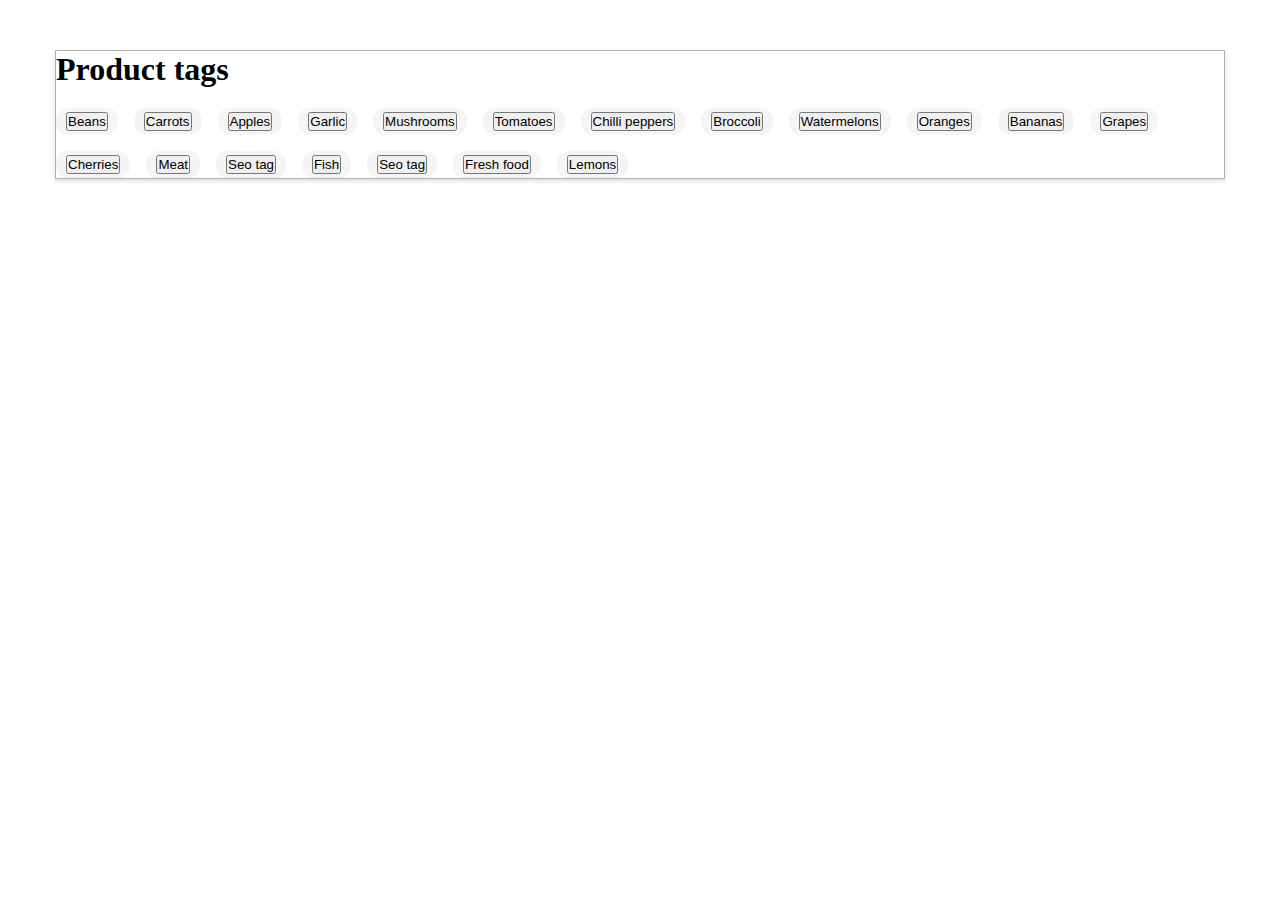
==== index.html @ cef86c76 "footer qismi" ====
<!DOCTYPE html>
<html lang="en">

<head>
    <meta charset="UTF-8">
    <meta name="viewport" content="width=device-width, initial-scale=1.0">
    <!-- user style -->
    <link rel="stylesheet" href="./styles/ahrorbek.css">
    <link rel="stylesheet" href="./styles/javohir.css">
    <link rel="stylesheet" href="./styles/murodbek.css">
    <link rel="stylesheet" href="./styles/shukrona.css">

    <!-- font css -->
    <link rel="stylesheet" href="./styles/font.css">
    <!-- general css -->
    <link rel="stylesheet" href="./styles/style.css">
    <title>3-oy 10-dars</title>
</head>

<body>
    <main class="common container">

        <!-- == Ahmadjon == -->
        <header class="header container">

        </header>

        <!-- == Shukrona == -->
        <section class="section_user"></section>


        <!-- == Ahrorbek == -->
        <section class="section_block"></section>

        <!-- == Murodbek == -->
        <section class="section_block-footer"></section>

        <!-- == Javohir == -->
        <footer class="footer">
            <div class="Product">
                <h1>Product tags</h1>
            </div>
            <div class="fruits">
                <a href="#"> <button>Beans</button></a>
                <a href="#"> <button>Carrots</button></a>
                <a href="#"> <button>Apples</button></a>
                <a href="#"> <button>Garlic</button></a>
                <a href="#"> <button>Mushrooms</button></a>
                <a href="#"> <button>Tomatoes</button></a>
                <a href="#"> <button>Chilli peppers</button></a>
                <a href="#"> <button>Broccoli</button></a>
                <a href="#"> <button>Watermelons</button></a>
                <a href="#"> <button>Oranges</button></a>
                <a href="#"> <button>Bananas</button></a>
                <a href="#"> <button>Grapes</button></a>
            </div>


            <div class="meats">
                <a href="#"> <button>Cherries</button></a>
                <a href="#"> <button>Meat</button></a>
                <a href="#"> <button>Seo tag</button></a>
                <a href="#"> <button>Fish</button></a>
                <a href="#"> <button>Seo tag</button></a>
                <a href="#"> <button>Fresh food</button></a>
                <a href="#"> <button>Lemons</button></a>
            </div>

        </footer>
    </main>
</body>

</html>
---- styles/javohir.css ----
.Product{
padding-bottom: 20px;
}


.footer a{
text-decoration: none;
width: Hug (58px)px;
height: Hug (26px)px;
padding: 4px 10px 4px 10px;
/* gap: 10px; */
border-radius: 12px;
opacity: 0px;
color:black;
font-size: 12px;
font-weight: 600;
line-height: 18px;
text-align: left;
background: #F5F5F5;
transition-duration: 2s;

}

.footer .fruits a:hover{
background-color:black;
color:white;
cursor: pointer;
border:none;
}

.footer .meats a:hover{
    background-color:black;
    color:white;
    cursor: pointer;
    border:none;
}

.fruits{
    border:none;
    display: flex;
    gap: 16px;
    padding-bottom: 8px;
}

.meats {
display: flex;
gap: 16px;
padding-top: 8px;
}
---- styles/shukrona.css ----
.section_user__wrapper{
    display: flex;
    align-items: center;
    gap: 32px;
}

.section_user .section_user__wrapper .first {
    background-image: url(../images/first-background.png);
    width: 569px;
    height: 400px;
    padding-top: 24px;
    padding-left: 24px;
    position: relative;
}

.section_user .section_user__wrapper .first .tag{
    width:40px;
    height:18px;
    top: 24px;
    left: 24px;
    padding: 0px 8px 0px 8px;
    gap: 10px;
    border: none;
    border-radius: 12px;
    color:#6A983C;
    background-color: #F4F8EC;
    font-family: Poppins;
    font-size: 12px;
    font-weight: 600;
    line-height: 18px;
    text-align: left;
    cursor: pointer;
    transition: all 0.5s;
}

.section_user .section_user__wrapper .first .tag:hover{
    background-color: #c5f26b;
}

.section_user .section_user__wrapper .first .first-text{
    width: 380px;
    height: 99px;
    font-family: Poppins;
    font-size: 22px;
    font-weight: 600;
    line-height: 33px;
    text-align: left;
    color: white;
    position: absolute;
    top: 195px;
}

.section_user .section_user__wrapper .first .first-img a{
    text-decoration: none;
    display: flex;
    align-items: center;
    justify-content: center;
    position: absolute;
    bottom: 24px;
}

.section_user .section_user__wrapper .first .first-img a img{
   width: 32px;
   height: 32px;
}

.section_user .section_user__wrapper .first .first-img .name{
    font-family: Open Sans;
    font-size: 12px;
    font-weight: 400;
    line-height: 16.34px;
    text-align: left;
    width: 39px;
    height: 16px;
    color: #FFFFFF;
    margin-left: 8px;
}

.section_user .section_user__wrapper .first .first-img .date{
    font-family: Open Sans;
    font-size: 12px;
    font-weight: 400;
    line-height: 16.34px;
    text-align: left;
    color: #FFFFFF;
    margin-left: 16px;
}

.section_user .section_user__wrapper .second {
    background-image: url(../images/second-background.png);
    width: 569px;
    height: 400px;
    padding-top: 24px;
    padding-left: 24px;
    position: relative;
}

.section_user .section_user__wrapper .second .tag{
    width:40px;
    height:18px;
    top: 24px;
    left: 24px;
    padding: 0px 8px 0px 8px;
    gap: 10px;
    border: none;
    border-radius: 12px;
    color:#6A983C;
    background-color: #F4F8EC;
    font-family: Poppins;
    font-size: 12px;
    font-weight: 600;
    line-height: 18px;
    text-align: left;
    cursor: pointer;
    transition: all 0.5s;
}

.section_user .section_user__wrapper .second .tag:hover{
    background-color: #c5f26b;
}

.section_user .section_user__wrapper .second .first-text{
    width: 380px;
    height: 99px;
    font-family: Poppins;
    font-size: 22px;
    font-weight: 600;
    line-height: 33px;
    text-align: left;
    color: white;
    position: absolute;
    top: 195px;
}

.section_user .section_user__wrapper .second .first-img a{
    text-decoration: none;
    display: flex;
    align-items: center;
    justify-content: center;
    position: absolute;
    bottom: 24px;
}

.section_user .section_user__wrapper .first .first-img a img{
   width: 32px;
   height: 32px;
}

.section_user .section_user__wrapper .second .first-img .name{
    font-family: Open Sans;
    font-size: 12px;
    font-weight: 400;
    line-height: 16.34px;
    text-align: left;
    width: 39px;
    height: 16px;
    color: #FFFFFF;
    margin-left: 8px;
}

.section_user .section_user__wrapper .second .first-img .date{
    font-family: Open Sans;
    font-size: 12px;
    font-weight: 400;
    line-height: 16.34px;
    text-align: left;
    color: #FFFFFF;
    margin-left: 16px;
}
---- styles/font.css ----
/* poppins-regular - latin */
@font-face {
    font-display: swap; /* Check https://developer.mozilla.org/en-US/docs/Web/CSS/@font-face/font-display for other options. */
    font-family: 'Poppins';
    font-style: normal;
    font-weight: 400;
    src: url('../fonts/poppins-v21-latin-regular.woff2') format('woff2'); /* Chrome 36+, Opera 23+, Firefox 39+, Safari 12+, iOS 10+ */
  }
  /* poppins-500 - latin */
  @font-face {
    font-display: swap; /* Check https://developer.mozilla.org/en-US/docs/Web/CSS/@font-face/font-display for other options. */
    font-family: 'Poppins';
    font-style: normal;
    font-weight: 500;
    src: url('../fonts/poppins-v21-latin-500.woff2') format('woff2'); /* Chrome 36+, Opera 23+, Firefox 39+, Safari 12+, iOS 10+ */
  }
  /* poppins-600 - latin */
  @font-face {
    font-display: swap; /* Check https://developer.mozilla.org/en-US/docs/Web/CSS/@font-face/font-display for other options. */
    font-family: 'Poppins';
    font-style: normal;
    font-weight: 600;
    src: url('../fonts/poppins-v21-latin-600.woff2') format('woff2'); /* Chrome 36+, Opera 23+, Firefox 39+, Safari 12+, iOS 10+ */
  }
  /* poppins-700 - latin */
  @font-face {
    font-display: swap; /* Check https://developer.mozilla.org/en-US/docs/Web/CSS/@font-face/font-display for other options. */
    font-family: 'Poppins';
    font-style: normal;
    font-weight: 700;
    src: url('../fonts/poppins-v21-latin-700.woff2') format('woff2'); /* Chrome 36+, Opera 23+, Firefox 39+, Safari 12+, iOS 10+ */
  }

  /* open-sans-regular - latin */
@font-face {
    font-display: swap; /* Check https://developer.mozilla.org/en-US/docs/Web/CSS/@font-face/font-display for other options. */
    font-family: 'Open Sans';
    font-style: normal;
    font-weight: 400;
    src: url('../fonts/open-sans-v40-latin-regular.woff2') format('woff2'); /* Chrome 36+, Opera 23+, Firefox 39+, Safari 12+, iOS 10+ */
  }
  /* open-sans-500 - latin */
  @font-face {
    font-display: swap; /* Check https://developer.mozilla.org/en-US/docs/Web/CSS/@font-face/font-display for other options. */
    font-family: 'Open Sans';
    font-style: normal;
    font-weight: 500;
    src: url('../fonts/open-sans-v40-latin-500.woff2') format('woff2'); /* Chrome 36+, Opera 23+, Firefox 39+, Safari 12+, iOS 10+ */
  }
---- styles/style.css ----
* {
    margin: 0px;
    padding: 0px;
    box-sizing: border-box;
}

.container{
    max-width: 1170px;
    width: 100%;
    margin: 0 auto;
}

.common {
    margin: 50px auto;
    width: Hug (1,262px)px;
    height: Hug (2,585px)px;
    background: #FFFFFF;
    box-shadow: 0px 2px 4px 0px #00000026;
    border: 1px solid rgba(0, 0, 0, 30%);
}
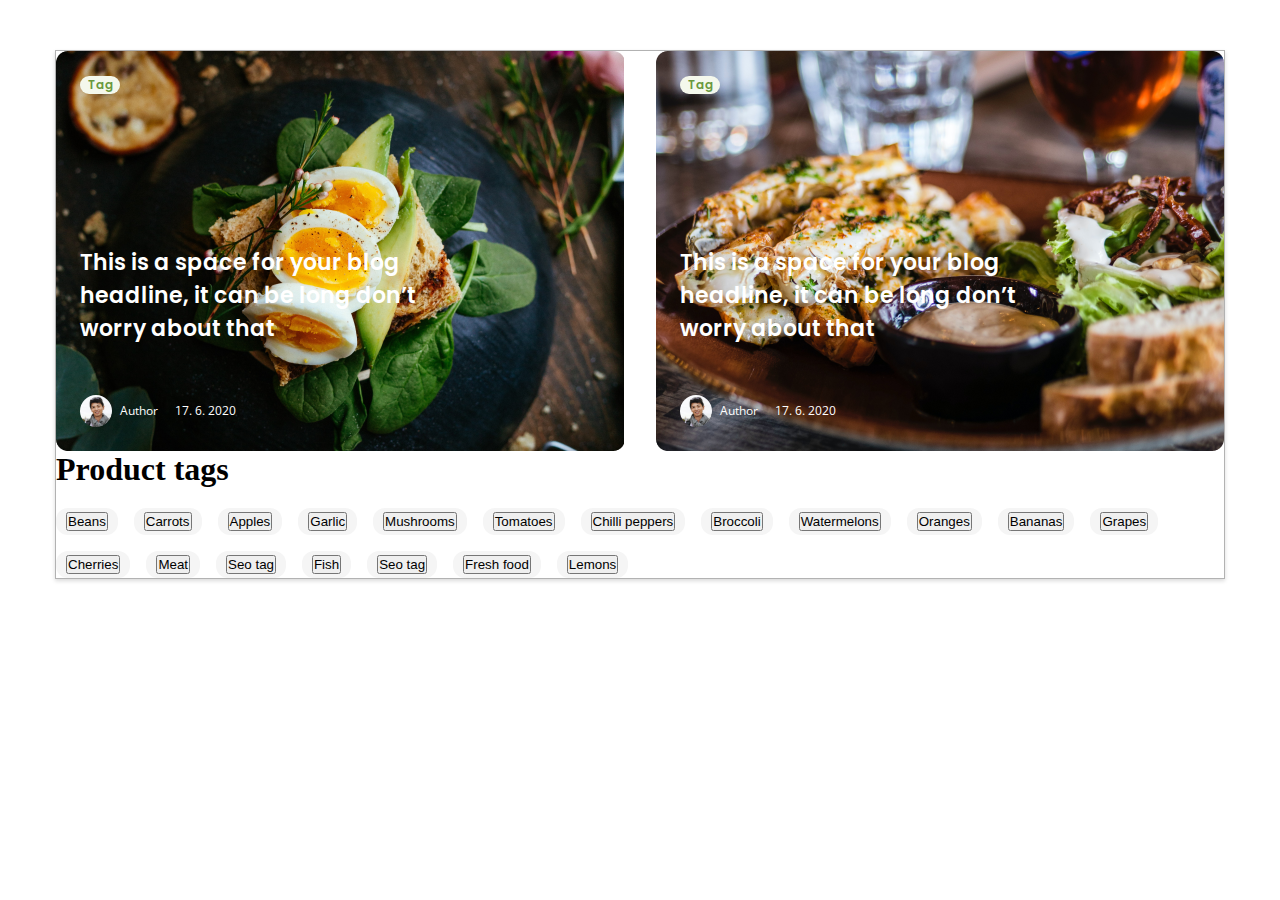
==== commit 0d10b6c9: "Merge branch 'main' of https://github.com/AhmadjonNoyibjonov/3-oy-10-dars" ====
--- a/index.html
+++ b/index.html
@@ -26,7 +26,35 @@
         </header>
 
         <!-- == Shukrona == -->
-        <section class="section_user"></section>
+        <section class="section_user">
+            <div class="container section_user">
+                <div class="section_user__wrapper">
+                    <div class="first">
+                        <button class="tag">Tag</button>
+                        <h4 class="first-text">This is a space for your blog headline, it can be long don’t worry about that</h4>
+                        <div class="first-img">
+                            <a href="#">
+                                <img src="./images/author.svg" alt="author" width="32" height="32">
+                                <span class="name">Author</span>
+                                <span class="date">17. 6. 2020</span>
+                            </a>
+                        </div>
+                    </div>
+
+                    <div class="second">
+                        <button class="tag">Tag</button>
+                        <h4 class="first-text">This is a space for your blog headline, it can be long don’t worry about that</h4>
+                        <div class="first-img">
+                            <a href="#">
+                                <img src="./images/author.svg" alt="author" width="32" height="32">
+                                <span class="name">Author</span>
+                                <span class="date">17. 6. 2020</span>
+                            </a>
+                        </div>
+                    </div>
+                </div>
+            </div>
+        </section>
 
 
         <!-- == Ahrorbek == -->
--- a/styles/javohir.css
+++ b/styles/javohir.css
@@ -21,18 +21,26 @@
 
 }
 
+.footer .fruits a{
+    border:none;
+}
+
 .footer .fruits a:hover{
 background-color:black;
 color:white;
 cursor: pointer;
-border:none;
+
+}
+
+.footer .meats a{
+border:none;    
 }
 
 .footer .meats a:hover{
     background-color:black;
     color:white;
     cursor: pointer;
-    border:none;
+
 }
 
 .fruits{
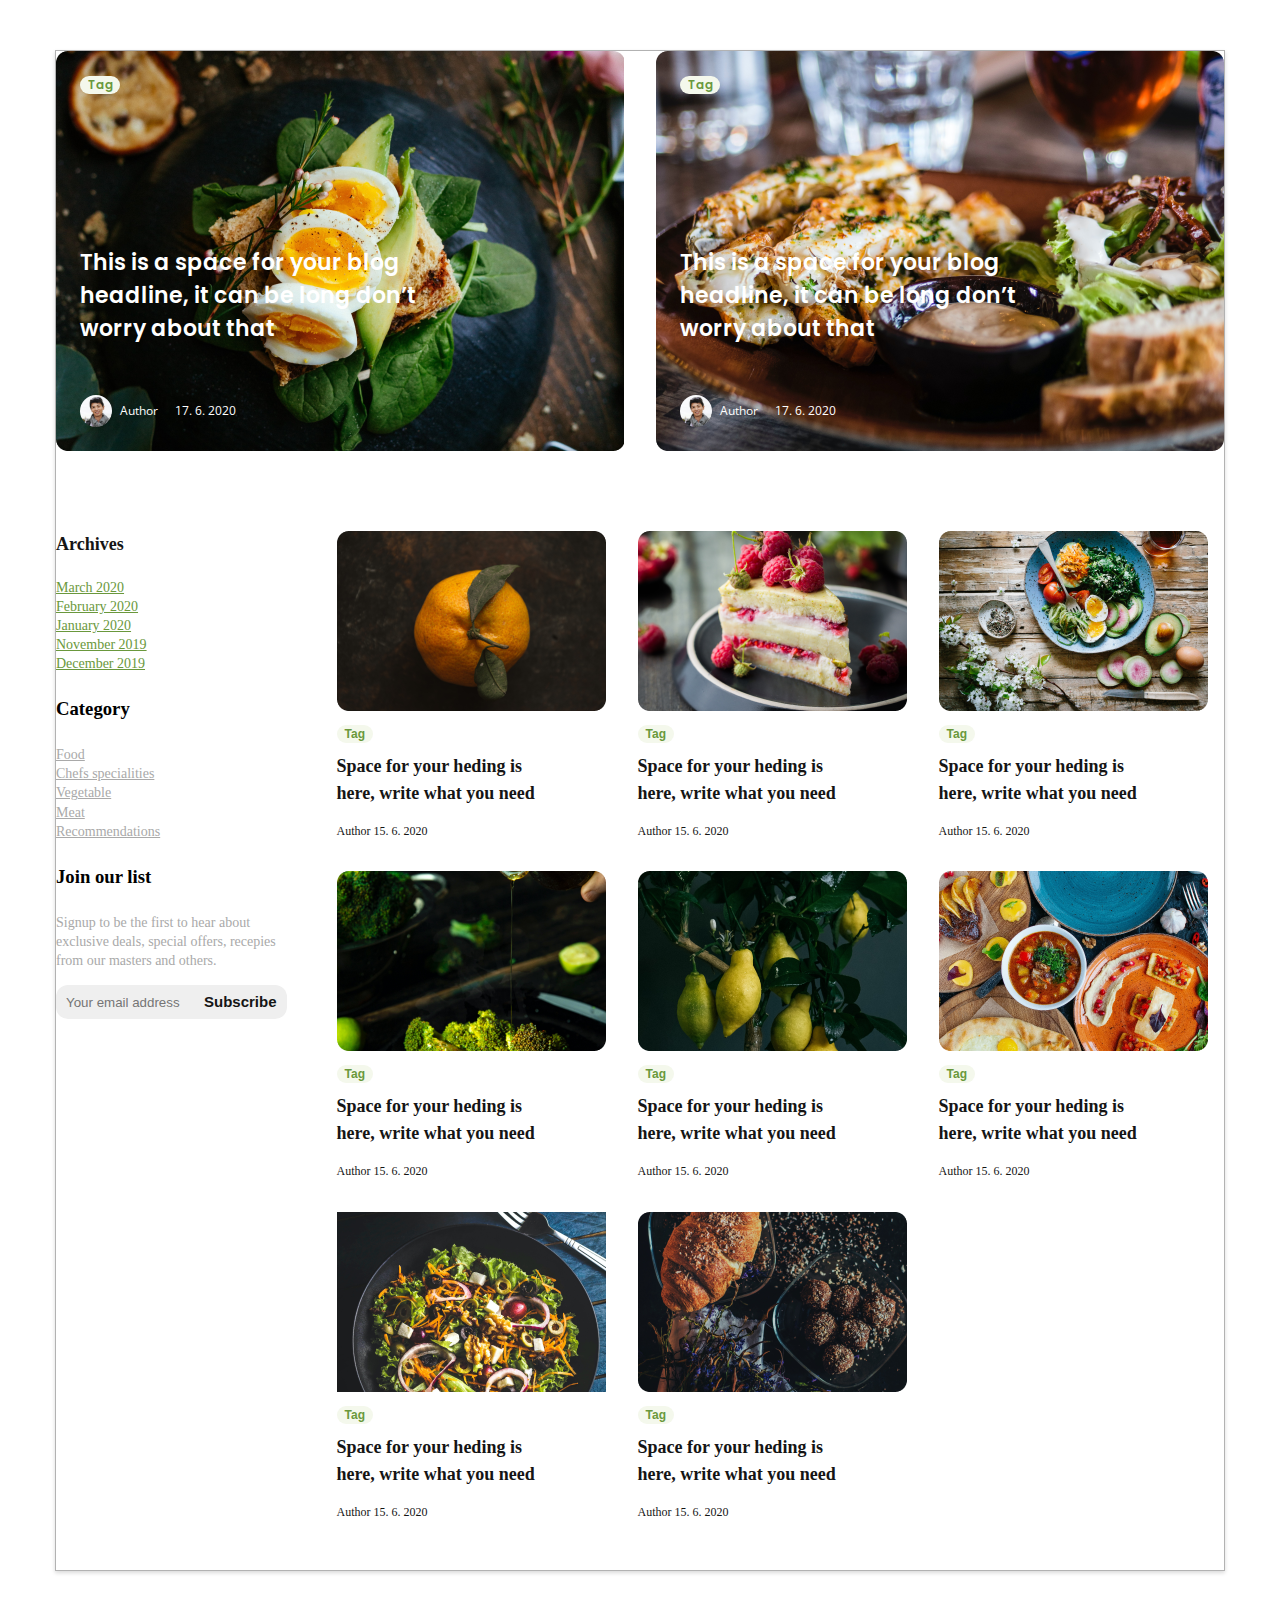
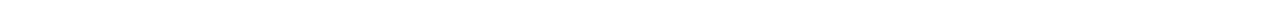
==== commit b8e0facd: "html and css change" ====
--- a/index.html
+++ b/index.html
@@ -1,6 +1,5 @@
 <!DOCTYPE html>
 <html lang="en">
-
 <head>
     <meta charset="UTF-8">
     <meta name="viewport" content="width=device-width, initial-scale=1.0">
@@ -16,13 +15,12 @@
     <link rel="stylesheet" href="./styles/style.css">
     <title>3-oy 10-dars</title>
 </head>
-
 <body>
     <main class="common container">
 
         <!-- == Ahmadjon == -->
         <header class="header container">
-
+            
         </header>
 
         <!-- == Shukrona == -->
@@ -58,44 +56,101 @@
 
 
         <!-- == Ahrorbek == -->
-        <section class="section_block"></section>
+        <section class="section_block">
+            <div class="container section_block__container">
+                <div class="menu">
+                    <div class="navbar-menu">
+                        <div class="archives">
+                            <h3>Archives</h3>
+                            <a href="#">March 2020</a> <br>
+                            <a href="#">February 2020</a> <br>
+                            <a href="#">January 2020</a> <br>
+                            <a href="#">November 2019</a> <br>
+                            <a href="#">December 2019</a> <br>
+                        </div>
+                        <div class="category">
+                            <h3>Category</h3>
+                            <a href="#">Food</a> <br>
+                            <a href="#">Chefs specialities</a> <br>
+                            <a href="#">Vegetable</a> <br>
+                            <a href="#">Meat</a> <br>
+                            <a href="#">Recommendations</a> <br>
+                        </div>
+                        <div class="our-list">
+                            <h3>Join our list</h3>
+                            <p>Signup to be the first to hear about <br> exclusive deals, special offers, recepies <br> from our masters and others.</p>
+                            <button class="menu-btns">
+                                <input type="email" placeholder="Your email address">
+                                <span class="subscribe">Subscribe</span>
+                            </button>
+                        </div>
+                    </div>
+                    <div class="fruits-menu">
+                        <div class="fruits-info">
+                            <img src="./images/menu-picture.png" alt="picture" width="269"> <br>
+                            <button class="tag">Tag</button> <br>
+                            <span>Space for your heding is <br> here, write what you need</span>
+                            <p>Author 15. 6. 2020</p>
+                        </div>
+
+                        <div class="fruits-info">
+                            <img src="./images/menu-picture-1.png" alt="picture" width="269"> <br>
+                            <button class="tag">Tag</button> <br>
+                            <span>Space for your heding is <br> here, write what you need</span>
+                            <p>Author 15. 6. 2020</p>
+                        </div>
+
+                        <div class="fruits-info">
+                            <img src="./images/menu-picture-2.png" alt="picture" width="269"> <br>
+                            <button class="tag">Tag</button> <br>
+                            <span>Space for your heding is <br> here, write what you need</span>
+                            <p>Author 15. 6. 2020</p>
+                        </div>
+
+                        <div class="fruits-info">
+                            <img src="./images/menu-picture-3.png" alt="picture" width="269"> <br>
+                            <button class="tag">Tag</button> <br>
+                            <span>Space for your heding is <br> here, write what you need</span>
+                            <p>Author 15. 6. 2020</p>
+                        </div>
+
+                        <div class="fruits-info">
+                            <img src="./images/menu-picture-4.png" alt="picture" width="269"> <br>
+                            <button class="tag">Tag</button> <br>
+                            <span>Space for your heding is <br> here, write what you need</span>
+                            <p>Author 15. 6. 2020</p>
+                        </div>
+
+                        <div class="fruits-info">
+                            <img src="./images/menu-picture-5.png" alt="picture" width="269"> <br>
+                            <button class="tag">Tag</button> <br>
+                            <span>Space for your heding is <br> here, write what you need</span>
+                            <p>Author 15. 6. 2020</p>
+                        </div>
+
+                        <div class="fruits-info">
+                            <img src="./images/menu-picture-6.png" alt="picture" width="269"> <br>
+                            <button class="tag">Tag</button> <br>
+                            <span>Space for your heding is <br> here, write what you need</span>
+                            <p>Author 15. 6. 2020</p>
+                        </div>
+
+                        <div class="fruits-info">
+                            <img src="./images/menu-picture-7.png" alt="picture" width="269"> <br>
+                            <button class="tag">Tag</button> <br>
+                            <span>Space for your heding is <br> here, write what you need</span>
+                            <p>Author 15. 6. 2020</p>
+                        </div>
+                    </div>
+                </div>
+            </div>
+        </section>
 
         <!-- == Murodbek == -->
         <section class="section_block-footer"></section>
 
         <!-- == Javohir == -->
-        <footer class="footer">
-            <div class="Product">
-                <h1>Product tags</h1>
-            </div>
-            <div class="fruits">
-                <a href="#"> <button>Beans</button></a>
-                <a href="#"> <button>Carrots</button></a>
-                <a href="#"> <button>Apples</button></a>
-                <a href="#"> <button>Garlic</button></a>
-                <a href="#"> <button>Mushrooms</button></a>
-                <a href="#"> <button>Tomatoes</button></a>
-                <a href="#"> <button>Chilli peppers</button></a>
-                <a href="#"> <button>Broccoli</button></a>
-                <a href="#"> <button>Watermelons</button></a>
-                <a href="#"> <button>Oranges</button></a>
-                <a href="#"> <button>Bananas</button></a>
-                <a href="#"> <button>Grapes</button></a>
-            </div>
-
-
-            <div class="meats">
-                <a href="#"> <button>Cherries</button></a>
-                <a href="#"> <button>Meat</button></a>
-                <a href="#"> <button>Seo tag</button></a>
-                <a href="#"> <button>Fish</button></a>
-                <a href="#"> <button>Seo tag</button></a>
-                <a href="#"> <button>Fresh food</button></a>
-                <a href="#"> <button>Lemons</button></a>
-            </div>
-
-        </footer>
+        <footer class="footer"></footer>
     </main>
 </body>
-
 </html>--- a/styles/ahrorbek.css
+++ b/styles/ahrorbek.css
@@ -0,0 +1,141 @@
+.archives h3{
+    color: rgba(21, 21, 21, 1);
+    font-size: 18px;
+    font-weight: 600;
+    line-height: 27px;
+    text-align: left;
+    margin-bottom: 20px;
+}
+
+.archives a{
+    color: rgba(106, 152, 60, 1);
+    font-size: 14px;
+    font-weight: 400;
+    line-height: 19.07px;
+    text-align: left;
+}
+
+.category h3{
+    margin-bottom: 25px;
+}
+
+.category a{
+    color: rgba(169, 169, 169, 1);
+    font-size: 14px;
+    font-weight: 400;
+    line-height: 19.07px;
+    text-align: left;
+}
+
+.archives{
+    margin-top: 80px;
+    margin-bottom: 25px;
+}
+
+.archives a{
+    margin-top: 25px;
+}
+
+.category{
+    margin-bottom: 25px;
+}
+
+.our-list{
+    margin-bottom: 50px;
+}
+
+.our-list h3{
+    margin-bottom: 25px;
+}
+
+.our-list p{
+    color: rgba(169, 169, 169, 1);
+    font-size: 14px;
+    font-weight: 400;
+    line-height: 19.07px;
+    text-align: left;
+    margin-bottom: 15px;
+}
+
+.our-list button{
+    display: flex;
+    align-items: center;
+    gap: 8px;
+    padding: 6px 10px;
+    border: none;
+    border-radius: 12px;
+}
+
+.our-list button input{
+    border: none;
+    background: transparent;
+    width: 130px;
+    outline: none;
+}
+
+.menu{
+    display: flex;
+}
+
+.fruits-menu{
+    margin-top: 80px;
+    margin-left: 50px;
+    margin-bottom: 50px;
+}
+
+.fruits-info{
+    width: 269px;
+}
+
+.fruits-info button{
+    padding: 0px 8px 0px 8px;
+    margin-top: 10px;
+    border: none;
+    border-radius: 12px;
+    background-color: rgba(244, 248, 236, 1);
+
+    color: rgba(106, 152, 60, 1);
+    font-size: 12px;
+    font-weight: 600;
+    line-height: 18px;
+    text-align: left;
+    cursor: pointer;
+    margin-bottom: 10px;
+}
+
+.subscribe{
+    color: rgba(21, 21, 21, 1);
+    font-size: 15px;
+    font-weight: 700;
+    line-height: 22.5px;
+    text-align: left;
+    cursor: pointer;
+}
+
+.fruits-info button:hover{
+    background: linear-gradient(45deg, #ff0000, #ff7300, #fffb00, #48ff00, #00ffd5, #002bff, #7a00ff, #ff00c8, #ff0000);
+}
+
+.fruits-info span{
+    color: rgba(21, 21, 21, 1);
+    font-size: 18px;
+    font-weight: 600;
+    line-height: 27px;
+    text-align: left;
+}
+
+.fruits-info p{
+    font-family: "open-sans";
+    margin-top: 16px;
+    color: rgba(21, 21, 21, 1);
+    font-size: 12px;
+    font-weight: 400;
+    line-height: 16.34px;
+    text-align: left;
+}
+
+.fruits-menu{
+    display: flex;
+    flex-wrap: wrap;
+    gap: 32px;
+}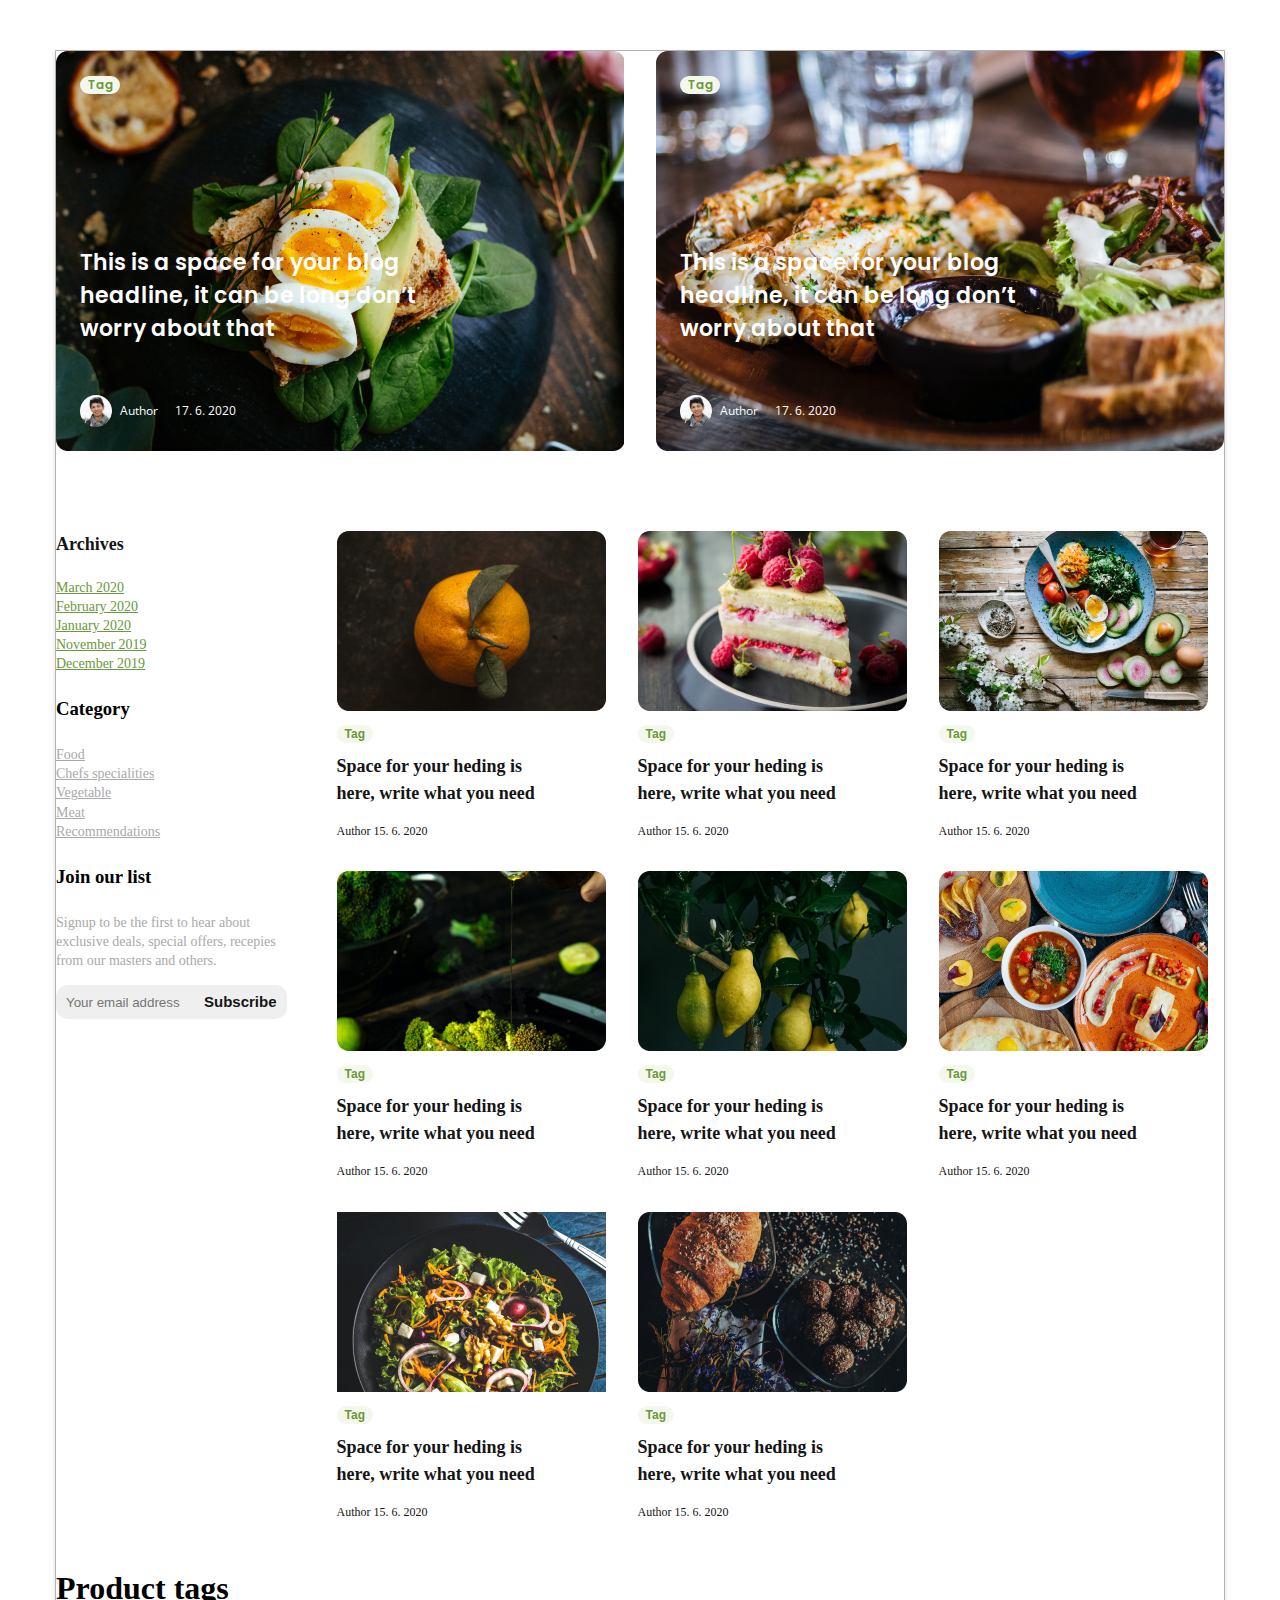
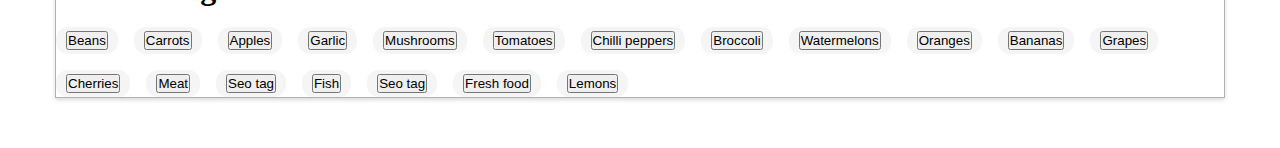
==== commit c5b6c4af: "change styling section menu" ====
--- a/index.html
+++ b/index.html
@@ -1,5 +1,6 @@
 <!DOCTYPE html>
 <html lang="en">
+
 <head>
     <meta charset="UTF-8">
     <meta name="viewport" content="width=device-width, initial-scale=1.0">
@@ -15,12 +16,13 @@
     <link rel="stylesheet" href="./styles/style.css">
     <title>3-oy 10-dars</title>
 </head>
+
 <body>
     <main class="common container">
 
         <!-- == Ahmadjon == -->
         <header class="header container">
-            
+
         </header>
 
         <!-- == Shukrona == -->
@@ -150,7 +152,38 @@
         <section class="section_block-footer"></section>
 
         <!-- == Javohir == -->
-        <footer class="footer"></footer>
+        <footer class="footer">
+            <div class="Product">
+                <h1>Product tags</h1>
+            </div>
+            <div class="fruits">
+                <a href="#"> <button>Beans</button></a>
+                <a href="#"> <button>Carrots</button></a>
+                <a href="#"> <button>Apples</button></a>
+                <a href="#"> <button>Garlic</button></a>
+                <a href="#"> <button>Mushrooms</button></a>
+                <a href="#"> <button>Tomatoes</button></a>
+                <a href="#"> <button>Chilli peppers</button></a>
+                <a href="#"> <button>Broccoli</button></a>
+                <a href="#"> <button>Watermelons</button></a>
+                <a href="#"> <button>Oranges</button></a>
+                <a href="#"> <button>Bananas</button></a>
+                <a href="#"> <button>Grapes</button></a>
+            </div>
+
+
+            <div class="meats">
+                <a href="#"> <button>Cherries</button></a>
+                <a href="#"> <button>Meat</button></a>
+                <a href="#"> <button>Seo tag</button></a>
+                <a href="#"> <button>Fish</button></a>
+                <a href="#"> <button>Seo tag</button></a>
+                <a href="#"> <button>Fresh food</button></a>
+                <a href="#"> <button>Lemons</button></a>
+            </div>
+
+        </footer>
     </main>
 </body>
+
 </html>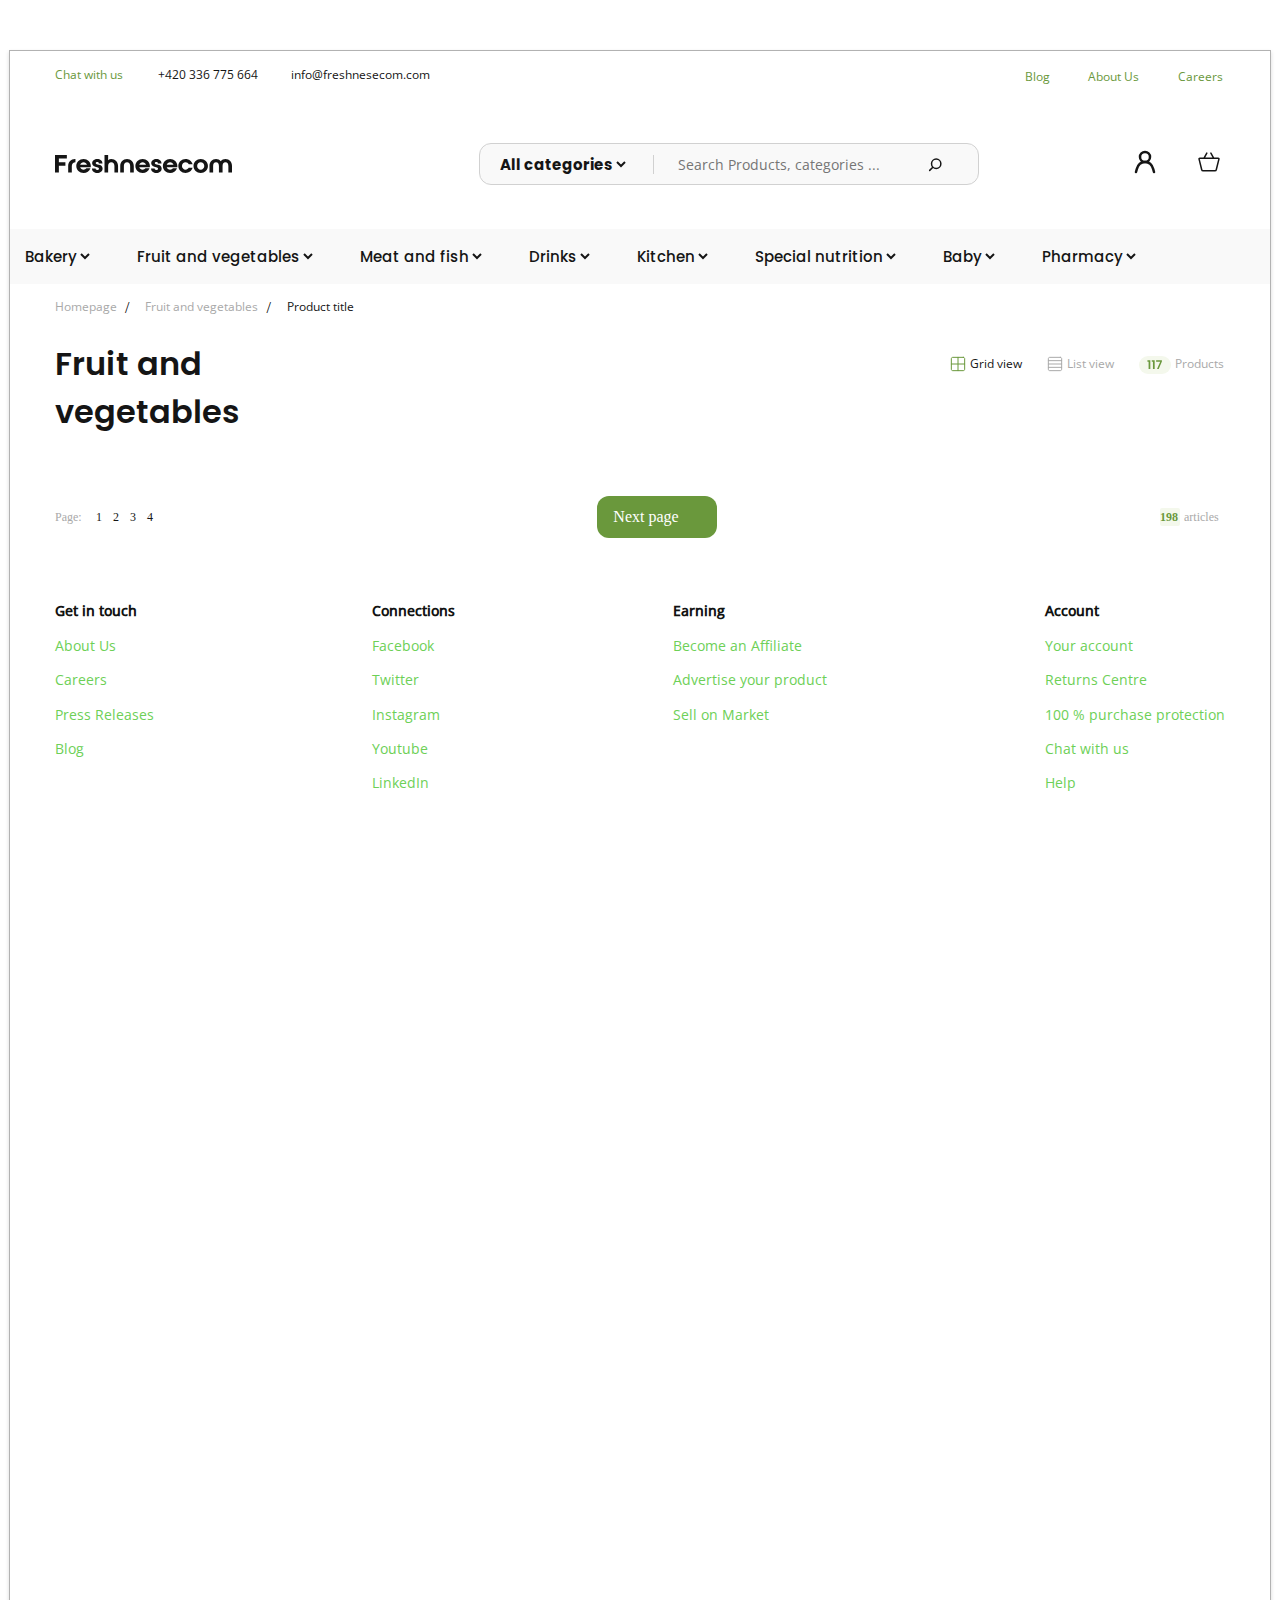
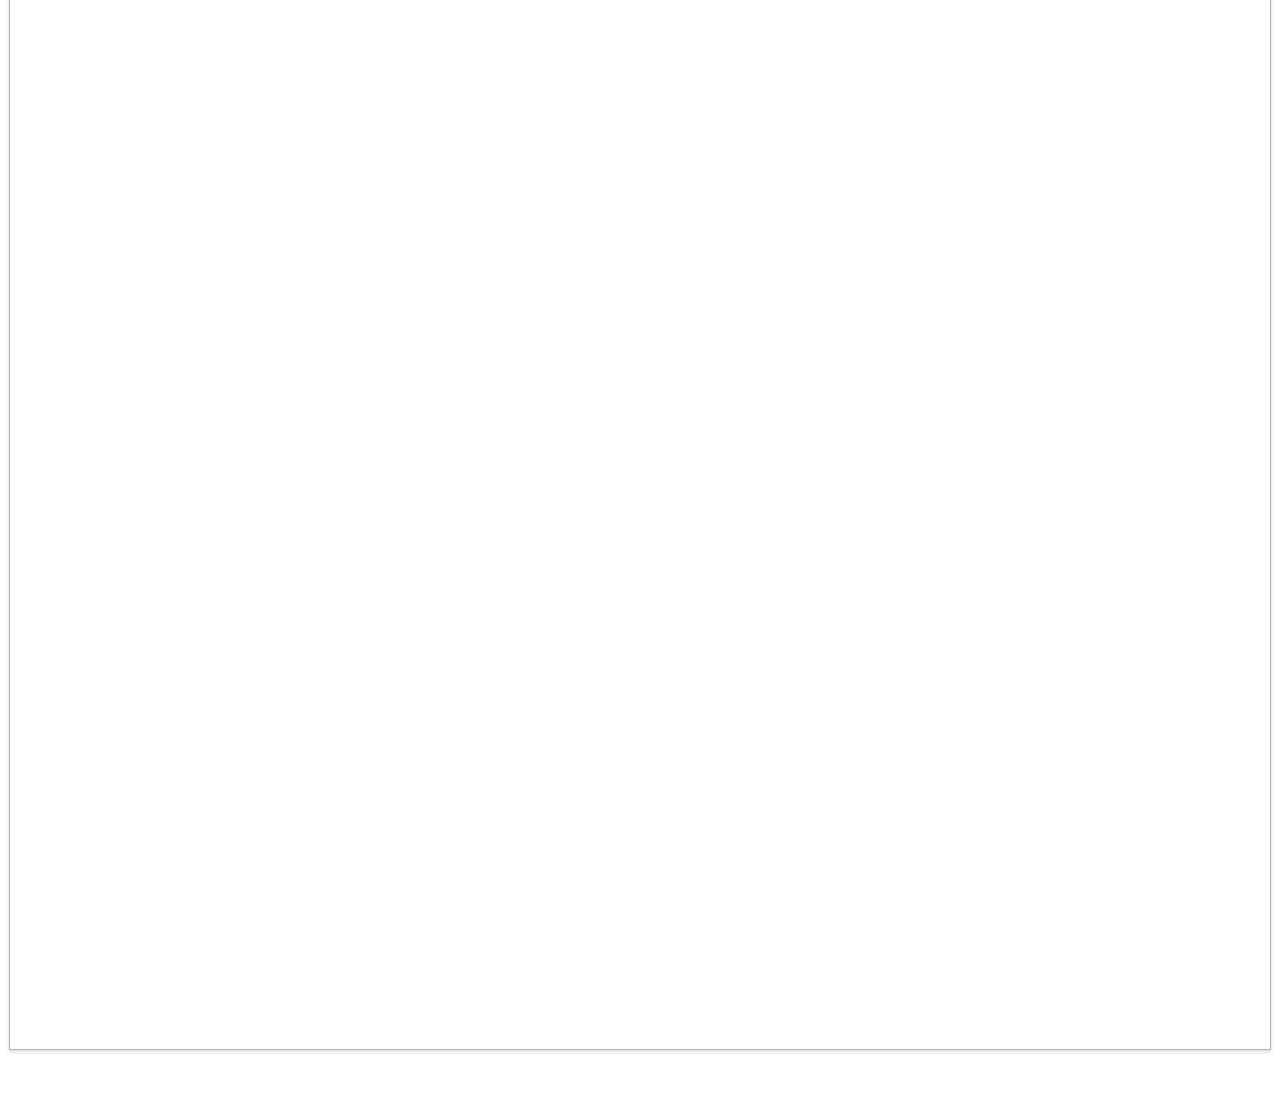
==== commit 216c0d7a: "finishid" ====
--- a/index.html
+++ b/index.html
@@ -1,6 +1,5 @@
 <!DOCTYPE html>
 <html lang="en">
-
 <head>
     <meta charset="UTF-8">
     <meta name="viewport" content="width=device-width, initial-scale=1.0">
@@ -10,180 +9,187 @@
     <link rel="stylesheet" href="./styles/murodbek.css">
     <link rel="stylesheet" href="./styles/shukrona.css">
 
+    <!-- normalize css-->
+    <link rel="stylesheet" href="./styles/normalize.css">
     <!-- font css -->
     <link rel="stylesheet" href="./styles/font.css">
     <!-- general css -->
     <link rel="stylesheet" href="./styles/style.css">
     <title>3-oy 10-dars</title>
 </head>
-
 <body>
     <main class="common container">
-
+        <!-- 
+            
+        -->
         <!-- == Ahmadjon == -->
         <header class="header container">
+           <div class="heads container">
+            <div class="head1 container">
+                <span>
+                    <p>Chat with us</p>
+                    <a href="tel:+420 336 775 664">+420 336 775 664</a>
+                    <a href="mailto:info@freshnesecom.com">info@freshnesecom.com</a>
+                </span>
+                <ul>
+                    <li><a href="#">Blog</a></li>
+                    <li><a href="#">About Us</a></li>
+                    <li><a href="#">Careers</a></li>
+                </ul>
+            </div>
 
+            <div class="head2">
+                <img width="177" height="50" src="./images/Brand.svg" alt="logo picture" class="logo">
+                <div class="lebel">
+                    <select name="text" id="">
+                        <option value="All categories">All categories</option>
+                        <input type="text" placeholder="Search Products, categories ...">
+                    </select>
+                    <button><img width="16" height="16" src="./images/search.svg" alt="search icon picture"></button>
+                </div>
+                <span>
+                    <button><img width="24" height="24" src="./images/user.svg" alt="user picture"></button>
+                    <button><img width="24" height="24" src="./images/basket.svg" alt="paskwt picture"></button>
+                </span>
+                
+            </div>
+
+           </div>
+
+            <nav class="nav1">
+                <div>
+                    <select name="text" id=""><option value="Bakery">Bakery</option></select>
+                    <select name="text" id=""><option value="Fruit and vegetables">Fruit and vegetables</option></select>
+                    <select name="text" id=""><option value="Meat and fish">Meat and fish</option></select>
+                    <select name="text" id=""><option value="Drinks">Drinks</option></select>
+                    <select name="text" id=""><option value="Kitchen">Kitchen</option></select>
+                    <select name="text" id=""><option value="Special nutrition">Special nutrition</option></select>
+                    <select name="text" id=""><option value="Baby">Baby</option></select>
+                    <select name="text" id=""><option value="Pharmacy">Pharmacy</option></select>
+                </div>
+            </nav>
+
+            <nav class="nav2">
+                <div>
+                    <p class="p1">Homepage <p>/</p></p>
+                    <p class="p2">Fruit and vegetables <p>/</p></p>
+                    <p class="p3">Product title</p>
+                </div>
+            </nav>
+
+            <nav class="nav3">
+                <div>
+                    <h1>Fruit and vegetables</h1>
+                    <div class="icons">
+                        <span><img width="16" height="16" src="./images/square-grid.svg" alt=""><p>Grid view</p></span>
+                        <span><img width="16" height="16" src="./images/sections.svg" alt="section picture"><p>List view</p></span>
+                        <span><img width="32" height="18" src="./images/117.svg" alt="117 picture"><p>Products</p></span>
+                    </div>
+                </div>
+            </nav>
         </header>
 
         <!-- == Shukrona == -->
-        <section class="section_user">
-            <div class="container section_user">
-                <div class="section_user__wrapper">
-                    <div class="first">
-                        <button class="tag">Tag</button>
-                        <h4 class="first-text">This is a space for your blog headline, it can be long don’t worry about that</h4>
-                        <div class="first-img">
-                            <a href="#">
-                                <img src="./images/author.svg" alt="author" width="32" height="32">
-                                <span class="name">Author</span>
-                                <span class="date">17. 6. 2020</span>
-                            </a>
-                        </div>
-                    </div>
-
-                    <div class="second">
-                        <button class="tag">Tag</button>
-                        <h4 class="first-text">This is a space for your blog headline, it can be long don’t worry about that</h4>
-                        <div class="first-img">
-                            <a href="#">
-                                <img src="./images/author.svg" alt="author" width="32" height="32">
-                                <span class="name">Author</span>
-                                <span class="date">17. 6. 2020</span>
-                            </a>
-                        </div>
-                    </div>
-                </div>
-            </div>
-        </section>
+        <section class="section_user"></section>
 
 
         <!-- == Ahrorbek == -->
-        <section class="section_block">
-            <div class="container section_block__container">
-                <div class="menu">
-                    <div class="navbar-menu">
-                        <div class="archives">
-                            <h3>Archives</h3>
-                            <a href="#">March 2020</a> <br>
-                            <a href="#">February 2020</a> <br>
-                            <a href="#">January 2020</a> <br>
-                            <a href="#">November 2019</a> <br>
-                            <a href="#">December 2019</a> <br>
-                        </div>
-                        <div class="category">
-                            <h3>Category</h3>
-                            <a href="#">Food</a> <br>
-                            <a href="#">Chefs specialities</a> <br>
-                            <a href="#">Vegetable</a> <br>
-                            <a href="#">Meat</a> <br>
-                            <a href="#">Recommendations</a> <br>
-                        </div>
-                        <div class="our-list">
-                            <h3>Join our list</h3>
-                            <p>Signup to be the first to hear about <br> exclusive deals, special offers, recepies <br> from our masters and others.</p>
-                            <button class="menu-btns">
-                                <input type="email" placeholder="Your email address">
-                                <span class="subscribe">Subscribe</span>
-                            </button>
-                        </div>
-                    </div>
-                    <div class="fruits-menu">
-                        <div class="fruits-info">
-                            <img src="./images/menu-picture.png" alt="picture" width="269"> <br>
-                            <button class="tag">Tag</button> <br>
-                            <span>Space for your heding is <br> here, write what you need</span>
-                            <p>Author 15. 6. 2020</p>
-                        </div>
-
-                        <div class="fruits-info">
-                            <img src="./images/menu-picture-1.png" alt="picture" width="269"> <br>
-                            <button class="tag">Tag</button> <br>
-                            <span>Space for your heding is <br> here, write what you need</span>
-                            <p>Author 15. 6. 2020</p>
-                        </div>
-
-                        <div class="fruits-info">
-                            <img src="./images/menu-picture-2.png" alt="picture" width="269"> <br>
-                            <button class="tag">Tag</button> <br>
-                            <span>Space for your heding is <br> here, write what you need</span>
-                            <p>Author 15. 6. 2020</p>
-                        </div>
-
-                        <div class="fruits-info">
-                            <img src="./images/menu-picture-3.png" alt="picture" width="269"> <br>
-                            <button class="tag">Tag</button> <br>
-                            <span>Space for your heding is <br> here, write what you need</span>
-                            <p>Author 15. 6. 2020</p>
-                        </div>
-
-                        <div class="fruits-info">
-                            <img src="./images/menu-picture-4.png" alt="picture" width="269"> <br>
-                            <button class="tag">Tag</button> <br>
-                            <span>Space for your heding is <br> here, write what you need</span>
-                            <p>Author 15. 6. 2020</p>
-                        </div>
-
-                        <div class="fruits-info">
-                            <img src="./images/menu-picture-5.png" alt="picture" width="269"> <br>
-                            <button class="tag">Tag</button> <br>
-                            <span>Space for your heding is <br> here, write what you need</span>
-                            <p>Author 15. 6. 2020</p>
-                        </div>
-
-                        <div class="fruits-info">
-                            <img src="./images/menu-picture-6.png" alt="picture" width="269"> <br>
-                            <button class="tag">Tag</button> <br>
-                            <span>Space for your heding is <br> here, write what you need</span>
-                            <p>Author 15. 6. 2020</p>
-                        </div>
-
-                        <div class="fruits-info">
-                            <img src="./images/menu-picture-7.png" alt="picture" width="269"> <br>
-                            <button class="tag">Tag</button> <br>
-                            <span>Space for your heding is <br> here, write what you need</span>
-                            <p>Author 15. 6. 2020</p>
-                        </div>
-                    </div>
-                </div>
-            </div>
-        </section>
+        <section class="section_block"></section>
 
         <!-- == Murodbek == -->
-        <section class="section_block-footer"></section>
+        <section class="section_block-footer">
+            <div class="box">
+            <div class="card">
+                <h4>Page:</h4>
+                <h3>1</h3>
+                <h3>2</h3>
+                <h3>3</h3>
+                <h3>4</h3>
+            </div>
+            <div class="card1">
+                <button>Next page</button>
+            </div>
+            <div class="card2">
+                <h3>198</h3>
+                <h4>articles</h4>
+            </div>
+        </div>
+                <div class="container ">
+                    
+                    <ul class="urls">
+                        <b>Get in touch</b>
+                        <li>
+                            <a href="">About Us</a>
+                        </li>
+                        <li>
+                            <a href="">Careers</a>
+                        </li>
+                        <li>
+                            <a href="">Press Releases</a>
+                        </li>
+                        <li>
+                            <a href="">Blog</a>
+                        </li>
+                        
+                    </ul>
+                    <ul class="urls">
+                        <b>Connections</b>
+                        <li>
+                            <a href="">Facebook</a>
+                        </li>
+                        <li>
+                            <a href="">Twitter</a>
+                        </li>
+                        <li>
+                            <a href="">Instagram</a>
+                        </li>
+                        <li>
+                            <a href="">Youtube</a>
+                        </li>
+                        <li>
+                            <a href="">LinkedIn</a>
+                        </li>
+                    </ul>
+                    <ul class="urls">
+                        <b>Earning</b>
+                        <li>
+                            <a href="">Become an Affiliate</a>
+                        </li>
+                        <li>
+                            <a href="">Advertise your product</a>
+                        </li>
+                        <li>
+                            <a href="">Sell on Market</a>
+                        </li>
+                       
+                    </ul>
+                    <ul class="urls">
+                        <b>Account</b>
+                        <li>
+                            <a href="">Your account</a>
+                        </li>
+                        <li>
+                            <a href="">Returns Centre</a>
+                        </li>
+                        <li>
+                            <a href="">100 % purchase protection</a>
+                        </li>
+                        <li>
+                            <a href="">Chat with us</a>
+                        </li>
+                        <li>
+                            <a href="">Help</a>
+                        </li>
+                    </ul>
+                </div>
+           
+        </section>
+        </section>
 
         <!-- == Javohir == -->
         <footer class="footer">
-            <div class="Product">
-                <h1>Product tags</h1>
-            </div>
-            <div class="fruits">
-                <a href="#"> <button>Beans</button></a>
-                <a href="#"> <button>Carrots</button></a>
-                <a href="#"> <button>Apples</button></a>
-                <a href="#"> <button>Garlic</button></a>
-                <a href="#"> <button>Mushrooms</button></a>
-                <a href="#"> <button>Tomatoes</button></a>
-                <a href="#"> <button>Chilli peppers</button></a>
-                <a href="#"> <button>Broccoli</button></a>
-                <a href="#"> <button>Watermelons</button></a>
-                <a href="#"> <button>Oranges</button></a>
-                <a href="#"> <button>Bananas</button></a>
-                <a href="#"> <button>Grapes</button></a>
-            </div>
-
-
-            <div class="meats">
-                <a href="#"> <button>Cherries</button></a>
-                <a href="#"> <button>Meat</button></a>
-                <a href="#"> <button>Seo tag</button></a>
-                <a href="#"> <button>Fish</button></a>
-                <a href="#"> <button>Seo tag</button></a>
-                <a href="#"> <button>Fresh food</button></a>
-                <a href="#"> <button>Lemons</button></a>
-            </div>
-
+            
         </footer>
     </main>
 </body>
-
 </html>--- a/styles/murodbek.css
+++ b/styles/murodbek.css
@@ -0,0 +1,147 @@
+section{
+    padding: 20px 0px;
+   margin: 0px 45px;
+    
+}
+section .container{
+    display: flex;
+    justify-content: space-between;
+    
+
+}
+.box{
+ display: flex;
+ justify-content: space-between;
+ align-items: center;
+ margin-bottom:64px;
+
+}
+.card{
+ align-items: center;
+ display: flex;
+ gap: 10px;
+
+}
+.card h4{
+    width: 31px;
+    height: 16px;
+    font-size: 12px;
+    font-weight: 400;
+    line-height: 16.34px;
+    text-align: left;
+    color:#A9A9A9;
+    cursor: pointer;
+    transition: all 0.5s;
+
+  
+
+}
+.card h4:hover{
+  background-color: aqua;
+  color: rgb(52, 52, 48);
+}
+.card h3{
+    width: 7px;
+    height: 16px;
+    font-size: 12px;
+    font-weight: 400;
+    line-height: 16.34px;
+    text-align: left;
+    color:#151515;
+    cursor: pointer;
+    transition: all 0.5s;
+    
+}
+.card h3:hover{
+ color:#6A983C;
+
+
+}
+.card1 button{
+ padding: 12px 38px 12px 16px;
+border-radius: 12px;
+border: none;
+background-color: #6A983C;
+color:#FFFFFF;
+transition: all 1s;
+cursor: pointer;
+transform: rotate(360deg);
+
+}
+.card1 button:hover{
+ background-color: aqua;
+ color:black;
+
+}
+.card2{
+    align-items: center;
+    display: flex;
+    gap: 4px;
+    cursor: pointer;
+
+}
+.card2 h3{
+    width: 36px;
+    height: 18px;
+    color:#6A983C;
+    font-size: 12px;
+    font-weight: 600;
+    line-height: 18px;
+    text-align: left;
+    background-color:#F4F8EC;
+    width: 20px;
+    height: 18px;
+   border-radius:2px;
+
+}
+.card2 h4{
+    width: 41px;
+    height: 16px;
+    font-size: 12px;
+    font-weight: 400;
+    line-height: 16.34px;
+    text-align: left;
+    color:#A9A9A9
+        
+
+}
+
+
+
+.urls{
+ text-decoration: none;
+ list-style: none;
+
+}
+.urls a{
+  text-decoration: none;
+
+}
+.urls b{
+    font-family: 'Open Sans';
+    color: #111211;
+    font-size: 14px;
+    cursor: pointer;
+    transition: all 0.5s;
+}
+.urls b:hover{
+ background-color:aqua;
+ color:rgba(31, 31, 30, 0.951);
+
+}
+.urls a{
+    color: #6dd057;
+    font-family: Open Sans;
+    font-size: 14px;
+    font-weight: 400;
+    line-height: 19.07px;
+    text-align: left;   
+    transition: all 0.5s; 
+}
+.urls a:hover{
+    background-color:antiquewhite;
+    color: #1c1c1a;
+}
+.urls li{
+    margin-top: 15px;
+}--- a/styles/style.css
+++ b/styles/style.css
@@ -5,16 +5,362 @@
 }
 
 .container{
-    max-width: 1170px;
+    max-width: 1262px;
     width: 100%;
     margin: 0 auto;
 }
 
 .common {
     margin: 50px auto;
-    width: Hug (1,262px)px;
-    height: Hug (2,585px)px;
+    width: 1262px;
+    height: 2600px;
     background: #FFFFFF;
     box-shadow: 0px 2px 4px 0px #00000026;
     border: 1px solid rgba(0, 0, 0, 30%);
+}
+
+.heads {
+    width: 1260px;
+    height: 178px;
+    display:flex;
+    flex-direction: column;
+    padding: 0px 45px;
+}
+
+.heads .head1 {
+    width: 1170px;
+    height: 48px;
+    display: flex;
+    align-items:center;
+}
+
+.head1 span {
+    width: 375px;
+    height: 16px;
+    display: flex;
+    gap: 33px;
+    margin-right: 595px;
+}
+
+.head1 span p {
+    width: 70px;
+    height: 16px;
+    font-family: Open Sans;
+    font-size: 12px;
+    font-weight: 400;
+    line-height: 16.34px;
+    text-align: left;
+    color: #6A983C;
+}
+
+.head1 span a {
+    font-family: Open Sans;
+    font-size: 12px;
+    font-weight: 400;
+    line-height: 16.34px;
+    text-align: left;
+    color:#151515;
+    text-decoration: none;
+    transition: all 1s;
+}
+
+.head1 span a:hover {
+    background-color: aqua;
+    border-radius: 5px;
+    transform: translate(0px, -5px);
+}
+
+.head1 ul {
+    display: flex;
+    width: 197px;
+    height: 16px;
+    gap: 38px;
+}
+
+.head1 ul li {
+    list-style: none;
+}
+
+.head1 ul li:nth-child(1) {
+    width: 25px;
+    height: 16px;
+}
+
+.head1 ul li:nth-child(2) {
+    width: 52px;
+    height: 16px;
+}
+
+.head1 ul li:nth-child(3) {
+    width: 44px;
+    height: 16px;
+}
+ 
+.head1 ul li a {
+    text-decoration: none;
+    font-family: Open Sans;
+    font-size: 12px;
+    font-weight: 400;
+    line-height: 16.34px;
+    text-align: left;
+    color: #6A983C;
+}
+
+.heads .head2 {
+    width: 1170px;
+    height: 130px;
+    display: flex;
+    align-items: center;
+}
+
+.head2 .logo {
+    width: 177px;
+    height: 50px;
+    margin-right: 247px;
+}
+
+.head2 .lebel {
+    display: flex;
+    width: 500px;
+    height: 42px; 
+    align-items:center; 
+    background: #F9F9F9;
+    border: 1px solid #D1D1D1;
+    border-radius: 12px;
+    padding: 10px 16px 9px;
+    margin-right: 154px;
+}
+
+.head2 .lebel select {
+    border: none;
+    outline: none;
+    cursor: pointer;
+    margin-right: 24px;
+    font-family: Poppins;
+    font-size: 15px;
+    font-weight: 700;
+    line-height: 22.5px;
+    text-align: left;
+    color: #151515;
+    background-color: transparent;
+}
+
+.head2 .lebel input {
+    width: 262px;
+    height: 19px;
+    border: none;
+    border-left: 1px solid #D1D1D1;
+    padding-left: 24px;
+    outline: none;
+    font-family: Open Sans;
+    font-size: 14px;
+    font-weight: 400;
+    line-height: 19.07px;
+    text-align: left;
+    color: #A9A9A9;
+    margin-right: 12px;
+    background-color: transparent;
+}   
+
+.head2 .lebel button {
+    width: 16px;
+    height: 16px;
+    cursor: pointer;
+    border:none;
+    background-color:transparent;
+}
+
+.head2 span {
+    width: 88px;
+    height: 31px;
+    display: flex;
+    gap: 40px;
+}
+
+.head2 span button {
+    border: none;
+    background-color: transparent;
+}
+
+
+.nav1 {
+    width: 1260px;
+    height: 55px;
+    display: flex;
+    align-items: center;
+    padding-left: 45px;
+    background: #F9F9F9;
+
+}
+
+.nav1 div {
+    width: 1049px;
+    display: flex;
+    gap: 40px;
+    justify-content: center;
+    align-items: center;
+}
+
+.nav1 div select {
+    border: none;
+    outline: none;
+    font-family: Poppins;
+    font-size: 15px;
+    font-weight: 500;
+    line-height: 22.5px;
+    text-align: left;
+    color: #151515;
+    cursor: pointer;
+    background-color: transparent;
+    transition: all 1s;
+}
+
+.nav1 div select:hover {
+    background-color:#6A983C;
+    border-radius: 5px;
+    transform: rotate(360deg);
+}
+
+
+.nav2 {
+    width: 1260px;
+    height: 48px;
+    display: flex;
+    align-items: center;
+    padding-left: 45px;
+}
+
+.nav2 div {
+    display: flex;
+    gap: 8px;
+}
+
+.nav2 div .p1 {
+    font-family: Open Sans;
+    font-size: 12px;
+    font-weight: 400;
+    line-height: 16.34px;
+    text-align: left;
+    color: #A9A9A9;
+    cursor: pointer;
+}
+
+
+.nav2 div .p2 {
+    font-family: Open Sans;
+    font-size: 12px;
+    font-weight: 400;
+    line-height: 16.34px;
+    text-align: left;
+    color: #A9A9A9;
+    cursor: pointer;
+}
+
+.nav2 div .p3 {
+    font-family: Open Sans;
+    font-size: 12px;
+    font-weight: 400;
+    line-height: 16.34px;
+    text-align: left;
+    color: #151515;
+    cursor: pointer;
+}   
+
+
+.nav3 {
+    display: flex;
+    align-items: center;
+    padding: 8px 45px;
+}
+
+.nav3 div {
+    display: flex;
+    align-items: center;
+    width: 1170px;
+    height: 48px;
+}
+
+.nav3 div h1 {
+    width: 335px;
+    height: 48px;
+    margin-right: 560px;
+    font-family: Poppins;
+    font-size: 32px;
+    font-weight: 600;
+    line-height: 48px;
+    text-align: left;
+    color: #151515;
+}   
+
+.nav3 div .icons {
+    width: 275px;
+    height: 18px;
+    display: flex;
+    gap: 24px;
+}
+
+.nav3 div .icons span {
+    display: flex;
+    cursor: pointer;
+    transition: all 1s;
+}
+
+.nav3 div .icons span:hover {
+    border-radius: 5px;
+    background-color: rgb(124, 95, 43);
+    transform: scale(1.2, 1.2);
+}
+
+.nav3 div .icons span:nth-child(1) {
+    display: flex;
+    gap: 4px;
+    width: 73px;
+    height: 16px;
+}
+
+.nav3 div .icons span:nth-child(1) p {
+    width: 53px;
+    height: 16px;
+    font-family: Open Sans;
+    font-size: 12px;
+    font-weight: 400;
+    line-height: 16.34px;
+    text-align: left;
+    color: #151515;
+}
+
+.nav3 div .icons span:nth-child(2) {
+    display: flex;
+    gap: 4px;
+    width: 73px;
+    height: 16px;
+}
+
+.nav3 div .icons span:nth-child(2) p {
+    width: 48px;
+    height: 16px;
+    font-family: Open Sans;
+    font-size: 12px;
+    font-weight: 400;
+    line-height: 16.34px;
+    text-align: left;
+    color: #A9A9A9;
+}
+
+.nav3 div .icons span:nth-child(3) {
+    display: flex;
+    gap: 4px;
+    width: 86px;
+    height: 16px;
+}
+
+.nav3 div .icons span:nth-child(3) p {
+    width: 50px;
+    height: 16px;
+    font-family: Open Sans;
+    font-size: 12px;
+    font-weight: 400;
+    line-height: 16.34px;
+    text-align: left;
+    color: #A9A9A9;
 }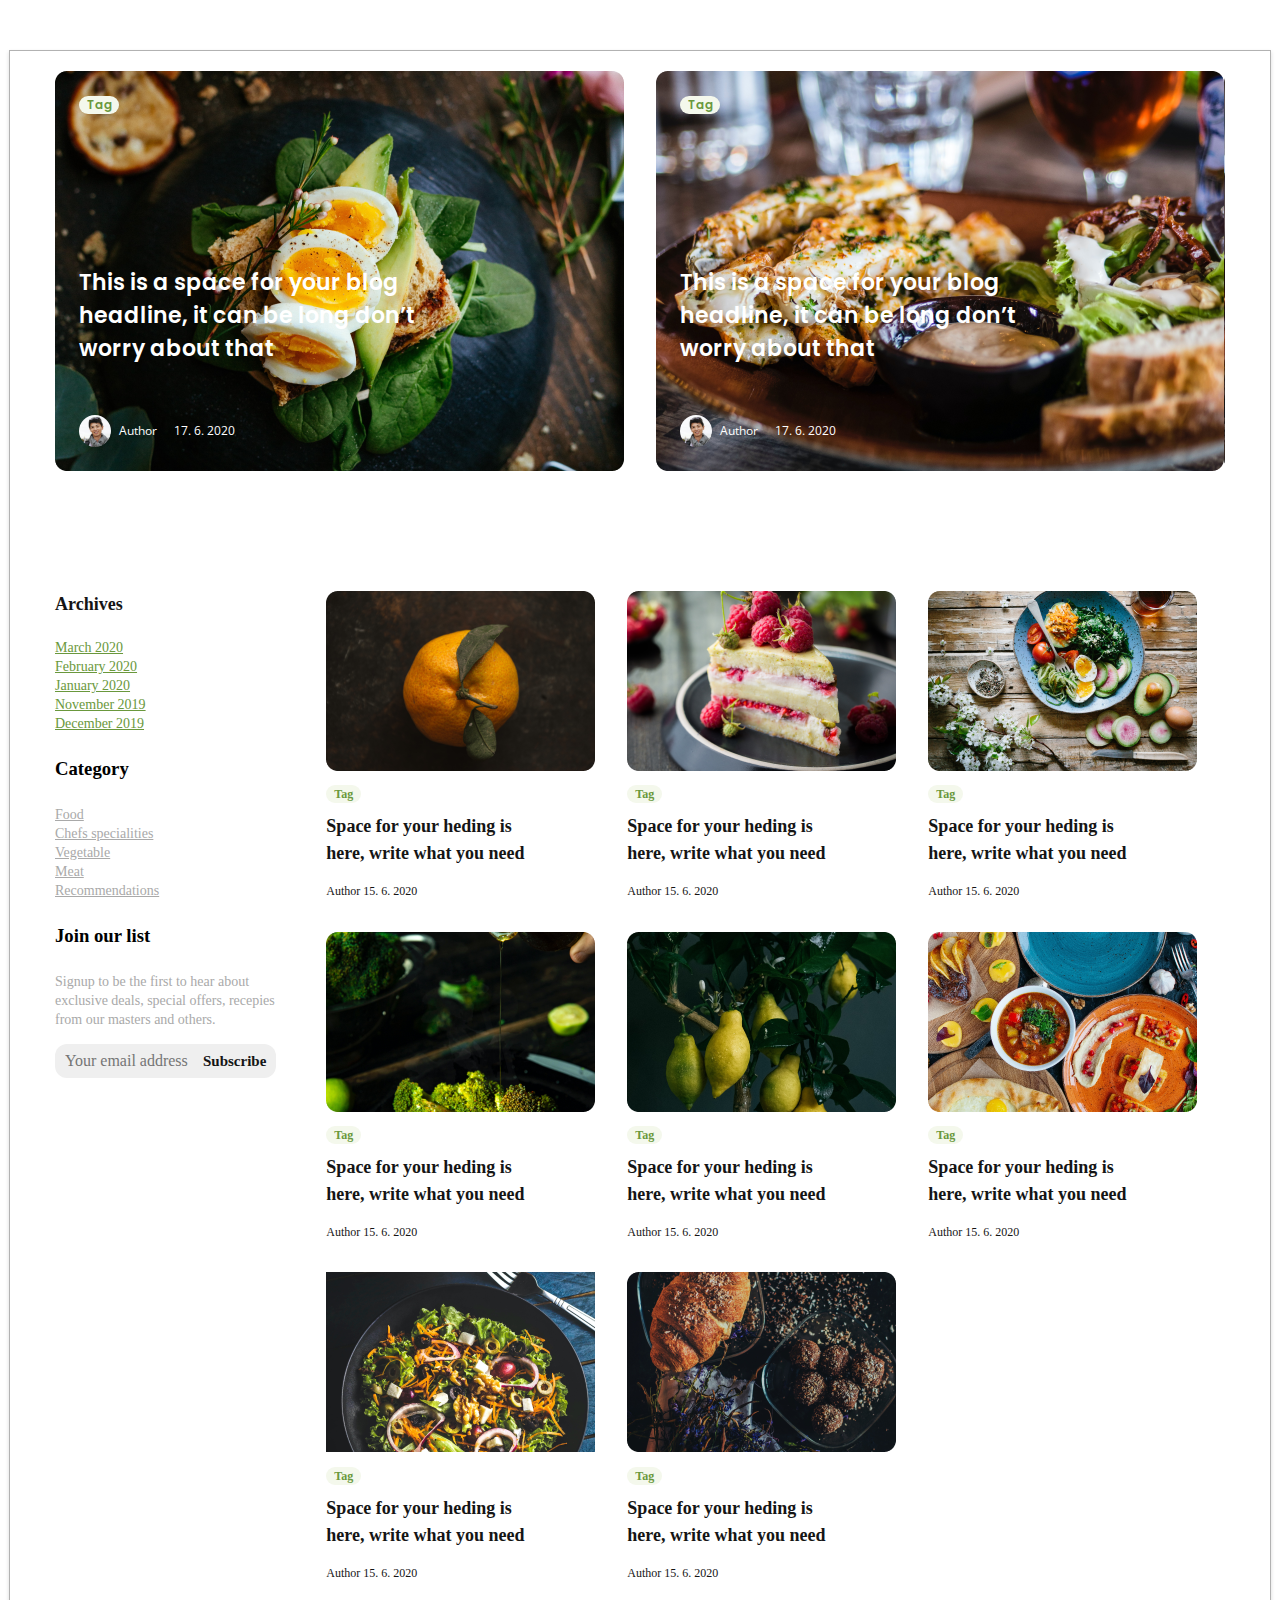
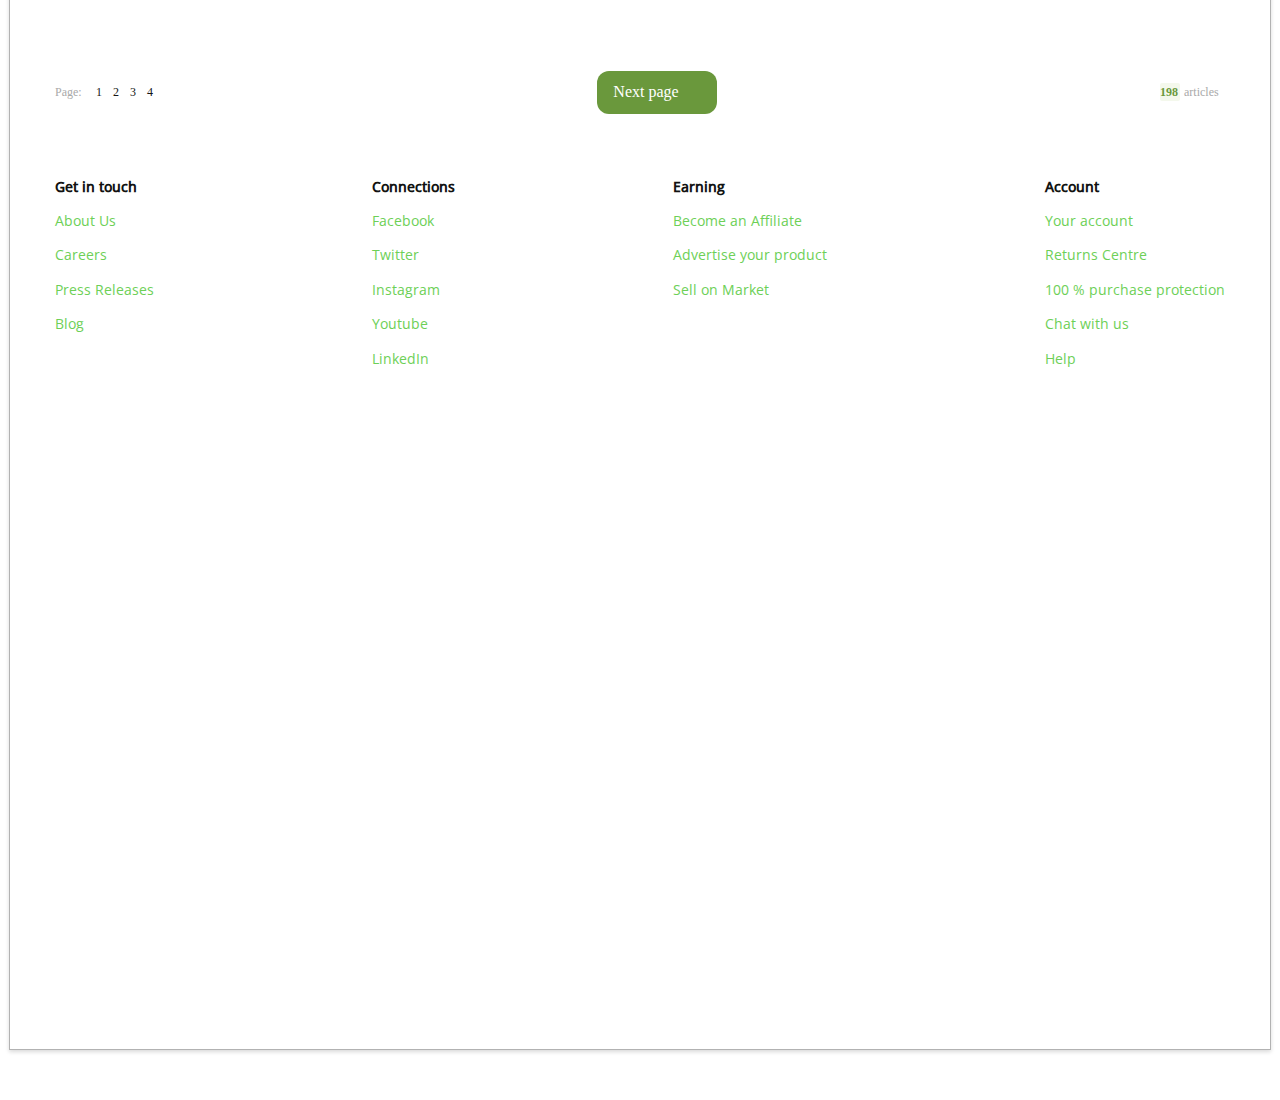
==== commit 88f3ed74: "project finished" ====
--- a/index.html
+++ b/index.html
@@ -1,5 +1,6 @@
 <!DOCTYPE html>
 <html lang="en">
+
 <head>
     <meta charset="UTF-8">
     <meta name="viewport" content="width=device-width, initial-scale=1.0">
@@ -17,6 +18,7 @@
     <link rel="stylesheet" href="./styles/style.css">
     <title>3-oy 10-dars</title>
 </head>
+
 <body>
     <main class="common container">
         <!-- 
@@ -24,77 +26,131 @@
         -->
         <!-- == Ahmadjon == -->
         <header class="header container">
-           <div class="heads container">
-            <div class="head1 container">
-                <span>
-                    <p>Chat with us</p>
-                    <a href="tel:+420 336 775 664">+420 336 775 664</a>
-                    <a href="mailto:info@freshnesecom.com">info@freshnesecom.com</a>
-                </span>
-                <ul>
-                    <li><a href="#">Blog</a></li>
-                    <li><a href="#">About Us</a></li>
-                    <li><a href="#">Careers</a></li>
-                </ul>
-            </div>
-
-            <div class="head2">
-                <img width="177" height="50" src="./images/Brand.svg" alt="logo picture" class="logo">
-                <div class="lebel">
-                    <select name="text" id="">
-                        <option value="All categories">All categories</option>
-                        <input type="text" placeholder="Search Products, categories ...">
-                    </select>
-                    <button><img width="16" height="16" src="./images/search.svg" alt="search icon picture"></button>
+            
+        </header>
+
+        <!-- == Shukrona == -->
+        <section class="section_user">
+            <div class="container section_user">
+                <div class="section_user__wrapper">
+                    <div class="first">
+                        <button class="tag">Tag</button>
+                        <h4 class="first-text">This is a space for your blog headline, it can be long don’t worry about that</h4>
+                        <div class="first-img">
+                            <a href="#">
+                                <img src="./images/author.svg" alt="author" width="32" height="32">
+                                <span class="name">Author</span>
+                                <span class="date">17. 6. 2020</span>
+                            </a>
+                        </div>
+                    </div>
+
+                    <div class="second">
+                        <button class="tag">Tag</button>
+                        <h4 class="first-text">This is a space for your blog headline, it can be long don’t worry about that</h4>
+                        <div class="first-img">
+                            <a href="#">
+                                <img src="./images/author.svg" alt="author" width="32" height="32">
+                                <span class="name">Author</span>
+                                <span class="date">17. 6. 2020</span>
+                            </a>
+                        </div>
+                    </div>
                 </div>
-                <span>
-                    <button><img width="24" height="24" src="./images/user.svg" alt="user picture"></button>
-                    <button><img width="24" height="24" src="./images/basket.svg" alt="paskwt picture"></button>
-                </span>
-                
-            </div>
-
-           </div>
-
-            <nav class="nav1">
-                <div>
-                    <select name="text" id=""><option value="Bakery">Bakery</option></select>
-                    <select name="text" id=""><option value="Fruit and vegetables">Fruit and vegetables</option></select>
-                    <select name="text" id=""><option value="Meat and fish">Meat and fish</option></select>
-                    <select name="text" id=""><option value="Drinks">Drinks</option></select>
-                    <select name="text" id=""><option value="Kitchen">Kitchen</option></select>
-                    <select name="text" id=""><option value="Special nutrition">Special nutrition</option></select>
-                    <select name="text" id=""><option value="Baby">Baby</option></select>
-                    <select name="text" id=""><option value="Pharmacy">Pharmacy</option></select>
+            </div>
+        </section>
+
+
+        <!-- == Ahrorbek == -->
+        <section class="section_block">
+            <div class="container section_block__container">
+                <div class="menu">
+                    <div class="navbar-menu">
+                        <div class="archives">
+                            <h3>Archives</h3>
+                            <a href="#">March 2020</a> <br>
+                            <a href="#">February 2020</a> <br>
+                            <a href="#">January 2020</a> <br>
+                            <a href="#">November 2019</a> <br>
+                            <a href="#">December 2019</a> <br>
+                        </div>
+                        <div class="category">
+                            <h3>Category</h3>
+                            <a href="#">Food</a> <br>
+                            <a href="#">Chefs specialities</a> <br>
+                            <a href="#">Vegetable</a> <br>
+                            <a href="#">Meat</a> <br>
+                            <a href="#">Recommendations</a> <br>
+                        </div>
+                        <div class="our-list">
+                            <h3>Join our list</h3>
+                            <p>Signup to be the first to hear about <br> exclusive deals, special offers, recepies <br> from our masters and others.</p>
+                            <button class="menu-btns">
+                                <input type="email" placeholder="Your email address">
+                                <span class="subscribe">Subscribe</span>
+                            </button>
+                        </div>
+                    </div>
+                    <div class="fruits-menu">
+                        <div class="fruits-info">
+                            <img src="./images/menu-picture.png" alt="picture" width="269"> <br>
+                            <button class="tag">Tag</button> <br>
+                            <span>Space for your heding is <br> here, write what you need</span>
+                            <p>Author 15. 6. 2020</p>
+                        </div>
+
+                        <div class="fruits-info">
+                            <img src="./images/menu-picture-1.png" alt="picture" width="269"> <br>
+                            <button class="tag">Tag</button> <br>
+                            <span>Space for your heding is <br> here, write what you need</span>
+                            <p>Author 15. 6. 2020</p>
+                        </div>
+
+                        <div class="fruits-info">
+                            <img src="./images/menu-picture-2.png" alt="picture" width="269"> <br>
+                            <button class="tag">Tag</button> <br>
+                            <span>Space for your heding is <br> here, write what you need</span>
+                            <p>Author 15. 6. 2020</p>
+                        </div>
+
+                        <div class="fruits-info">
+                            <img src="./images/menu-picture-3.png" alt="picture" width="269"> <br>
+                            <button class="tag">Tag</button> <br>
+                            <span>Space for your heding is <br> here, write what you need</span>
+                            <p>Author 15. 6. 2020</p>
+                        </div>
+
+                        <div class="fruits-info">
+                            <img src="./images/menu-picture-4.png" alt="picture" width="269"> <br>
+                            <button class="tag">Tag</button> <br>
+                            <span>Space for your heding is <br> here, write what you need</span>
+                            <p>Author 15. 6. 2020</p>
+                        </div>
+
+                        <div class="fruits-info">
+                            <img src="./images/menu-picture-5.png" alt="picture" width="269"> <br>
+                            <button class="tag">Tag</button> <br>
+                            <span>Space for your heding is <br> here, write what you need</span>
+                            <p>Author 15. 6. 2020</p>
+                        </div>
+
+                        <div class="fruits-info">
+                            <img src="./images/menu-picture-6.png" alt="picture" width="269"> <br>
+                            <button class="tag">Tag</button> <br>
+                            <span>Space for your heding is <br> here, write what you need</span>
+                            <p>Author 15. 6. 2020</p>
+                        </div>
+
+                        <div class="fruits-info">
+                            <img src="./images/menu-picture-7.png" alt="picture" width="269"> <br>
+                            <button class="tag">Tag</button> <br>
+                            <span>Space for your heding is <br> here, write what you need</span>
+                            <p>Author 15. 6. 2020</p>
+                        </div>
+                    </div>
                 </div>
-            </nav>
-
-            <nav class="nav2">
-                <div>
-                    <p class="p1">Homepage <p>/</p></p>
-                    <p class="p2">Fruit and vegetables <p>/</p></p>
-                    <p class="p3">Product title</p>
-                </div>
-            </nav>
-
-            <nav class="nav3">
-                <div>
-                    <h1>Fruit and vegetables</h1>
-                    <div class="icons">
-                        <span><img width="16" height="16" src="./images/square-grid.svg" alt=""><p>Grid view</p></span>
-                        <span><img width="16" height="16" src="./images/sections.svg" alt="section picture"><p>List view</p></span>
-                        <span><img width="32" height="18" src="./images/117.svg" alt="117 picture"><p>Products</p></span>
-                    </div>
-                </div>
-            </nav>
-        </header>
-
-        <!-- == Shukrona == -->
-        <section class="section_user"></section>
-
-
-        <!-- == Ahrorbek == -->
-        <section class="section_block"></section>
+            </div>
+        </section>
 
         <!-- == Murodbek == -->
         <section class="section_block-footer">
@@ -187,9 +243,8 @@
         </section>
 
         <!-- == Javohir == -->
-        <footer class="footer">
-            
-        </footer>
+        <footer class="footer"></footer>
     </main>
 </body>
+
 </html>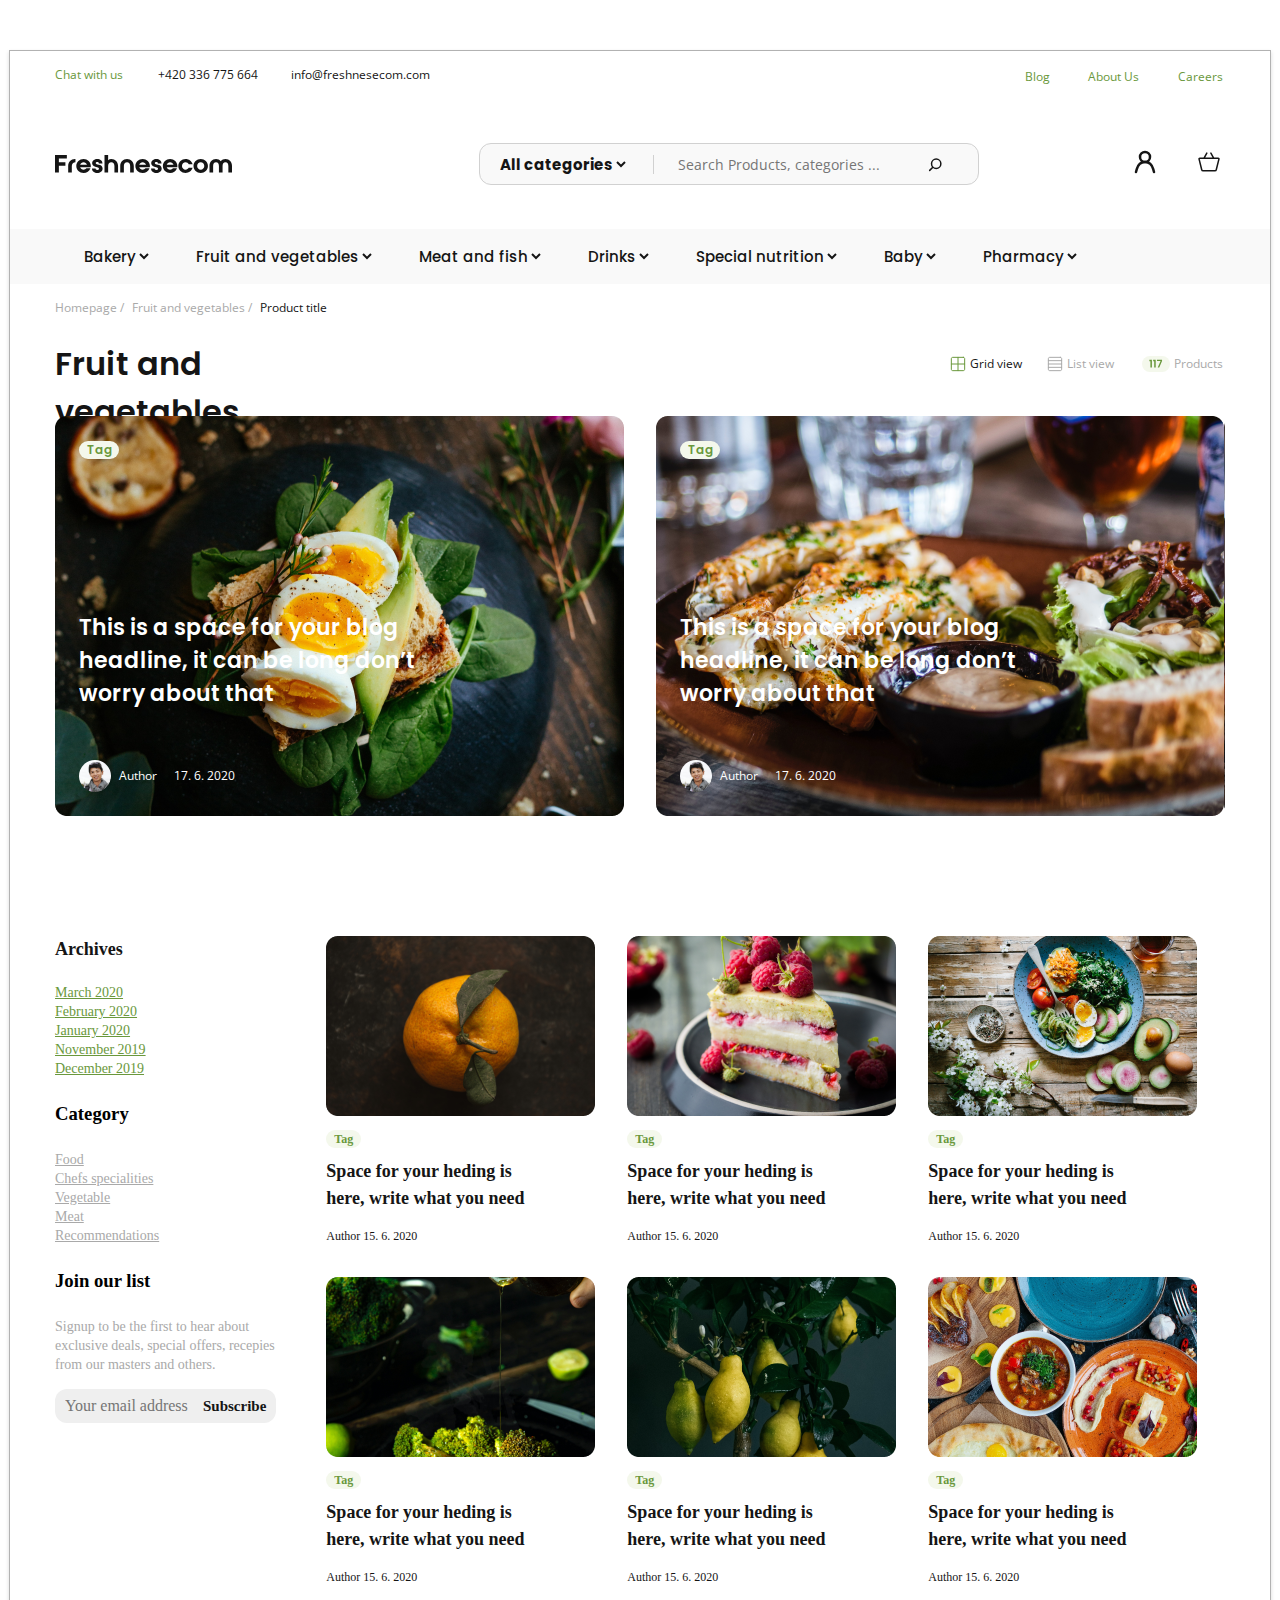
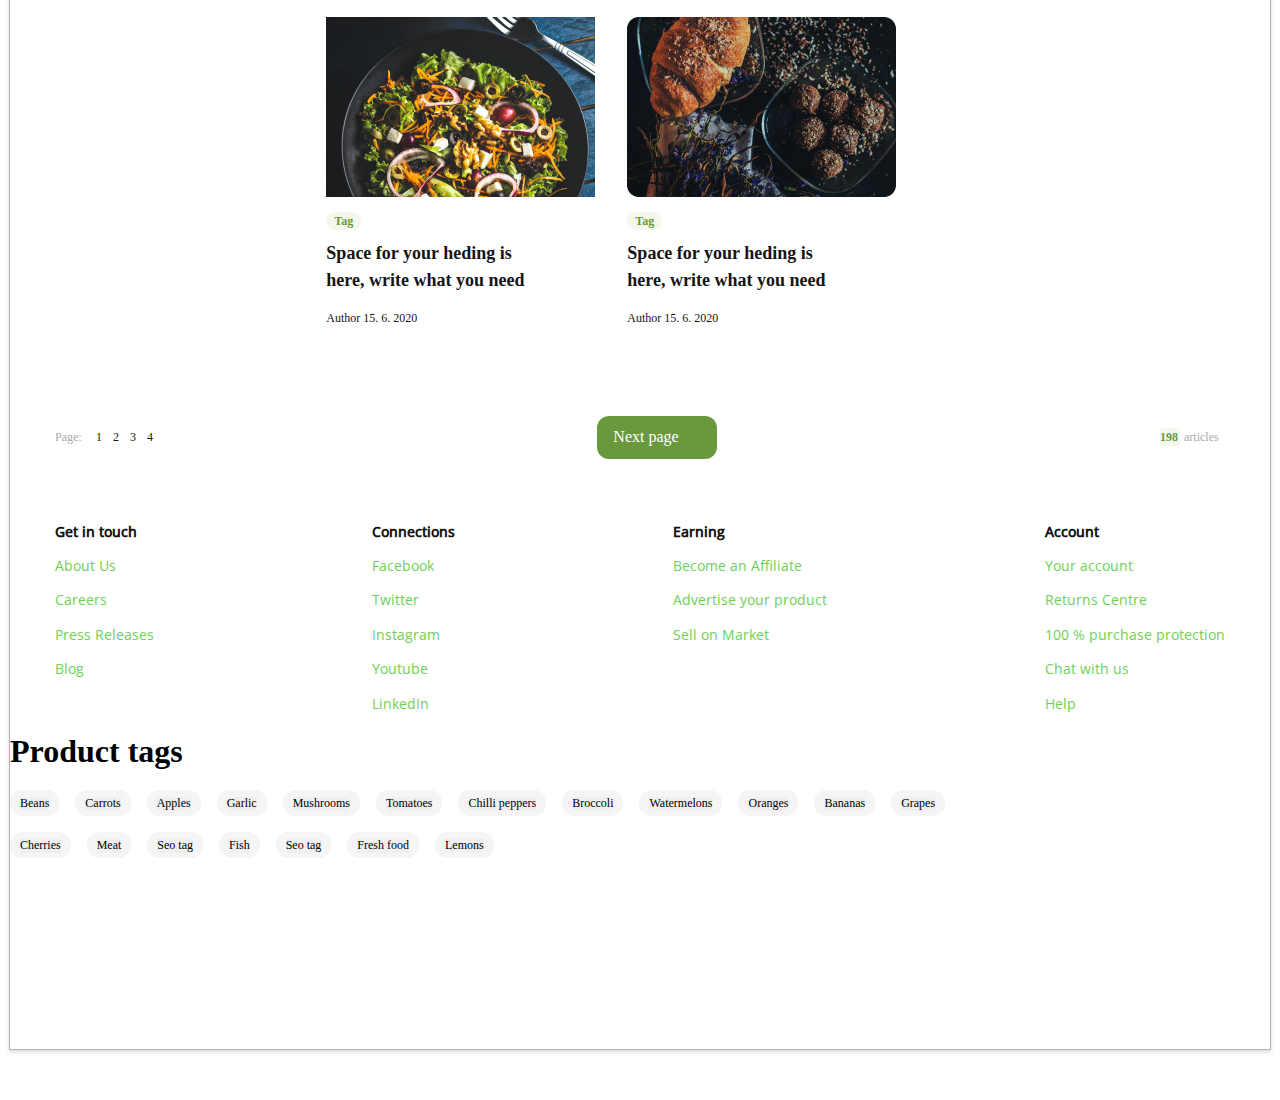
==== commit 49189829: "project Finishing" ====
--- a/index.html
+++ b/index.html
@@ -26,7 +26,66 @@
         -->
         <!-- == Ahmadjon == -->
         <header class="header container">
-            
+            <div class="heads container">
+                <div class="head1 container">
+                    <span>
+                        <p>Chat with us</p>
+                        <a href="tel:+420 336 775 664">+420 336 775 664</a>
+                        <a href="mailto:info@freshnesecom.com">info@freshnesecom.com</a>
+                    </span>
+                    <ul>
+                        <li><a href="#">Blog</a></li>
+                        <li><a href="#">About Us</a></li>
+                        <li><a href="#">Careers</a></li>
+                    </ul>
+                </div>
+
+                <div class="head2 container">
+                    <img src="./images/Brand.svg" alt="logo picture" class="logo">
+                    <div class="lebel">
+                        <select name="text" id="">
+                            <option value="All categories">All categories</option>
+                        </select>
+                        <input type="text" placeholder="Search Products, categories ...">
+                        <button><img src="./images/search.svg" alt="search picture"></button>
+                    </div>
+                    <span>
+                        <button><img width="24" height="24" src="./images/user.svg" alt="user picture"></button>
+                        <button><img width="24" height="24" src="./images/basket.svg" alt="basket picture"></button>
+                    </span>
+                </div>
+            </div>
+
+            <nav class="nav1">
+                <div>
+                    <select name="text" id=""><option value="Bakery">Bakery</option></select>
+                <select name="text" id=""><option value="Fruit and vegetables">Fruit and vegetables</option></select>
+                <select name="text" id=""><option value="Meat and fish">Meat and fish</option></select>
+                <select name="text" id=""><option value="Drinks">Drinks</option></select>
+                <select name="text" id=""><option value="Special nutrition">Special nutrition</option></select>
+                <select name="text" id=""><option value="Baby">Baby</option></select>
+                <select name="text" id=""><option value="Pharmacy">Pharmacy</option></select>
+                </div>
+            </nav>
+
+            <nav class="nav2">
+                <div>
+                    <p class="p1">Homepage /</p>
+                    <p class="p2">Fruit and vegetables /</p>
+                    <p class="p3">Product title</p>
+                </div>
+            </nav>
+
+            <nav class="nav3">
+                <div>
+                    <h1>Fruit and vegetables</h1>
+                    <div class="icons">
+                        <span><img src="./images/square-grid.svg" alt="squar grid picture"><p>Grid view</p></span>
+                        <span><img src="./images/sections.svg" alt="section picture"><p>List view</p></span>
+                        <span><img src="./images/117.svg" alt="117 picture"><p>Products</p></span>
+                    </div>
+                </div>
+            </nav>
         </header>
 
         <!-- == Shukrona == -->
@@ -243,7 +302,36 @@
         </section>
 
         <!-- == Javohir == -->
-        <footer class="footer"></footer>
+        <footer class="footer">
+            <div class="Product">
+                <h1>Product tags</h1>
+            </div>
+            <div class="fruits">
+                <a href="#"> <button>Beans</button></a>
+                <a href="#"> <button>Carrots</button></a>
+                <a href="#"> <button>Apples</button></a>
+                <a href="#"> <button>Garlic</button></a>
+                <a href="#"> <button>Mushrooms</button></a>
+                <a href="#"> <button>Tomatoes</button></a>
+                <a href="#"> <button>Chilli peppers</button></a>
+                <a href="#"> <button>Broccoli</button></a>
+                <a href="#"> <button>Watermelons</button></a>
+                <a href="#"> <button>Oranges</button></a>
+                <a href="#"> <button>Bananas</button></a>
+                <a href="#"> <button>Grapes</button></a>
+            </div>
+
+
+            <div class="meats">
+                <a href="#"> <button>Cherries</button></a>
+                <a href="#"> <button>Meat</button></a>
+                <a href="#"> <button>Seo tag</button></a>
+                <a href="#"> <button>Fish</button></a>
+                <a href="#"> <button>Seo tag</button></a>
+                <a href="#"> <button>Fresh food</button></a>
+                <a href="#"> <button>Lemons</button></a>
+            </div>
+        </footer>
     </main>
 </body>
 
--- a/styles/javohir.css
+++ b/styles/javohir.css
@@ -21,7 +21,7 @@
 
 }
 
-.footer .fruits a{
+.footer .fruits a button {
     border:none;
 }
 
@@ -32,8 +32,8 @@
 
 }
 
-.footer .meats a{
-border:none;    
+.footer .meats a button {
+    border:none;    
 }
 
 .footer .meats a:hover{
--- a/styles/style.css
+++ b/styles/style.css
@@ -180,6 +180,7 @@
 .head2 span button {
     border: none;
     background-color: transparent;
+    cursor: pointer;
 }
 
 
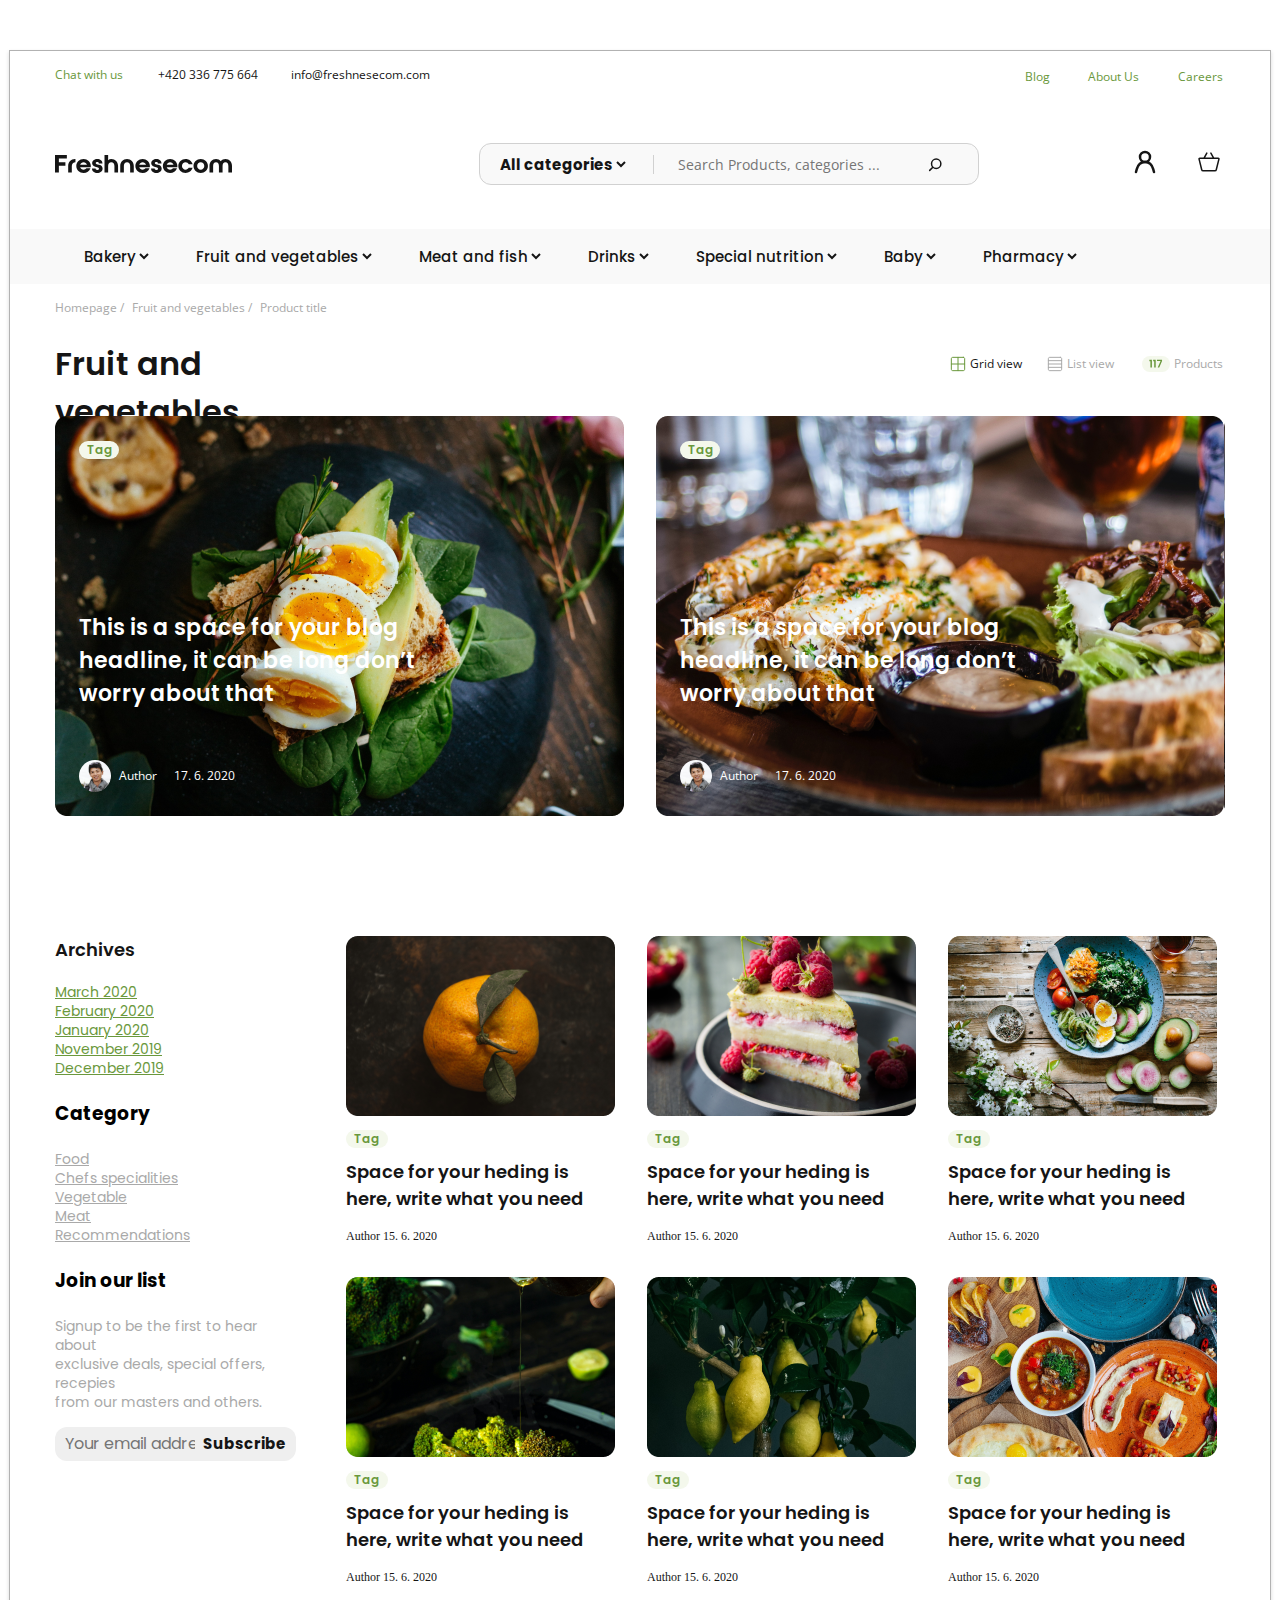
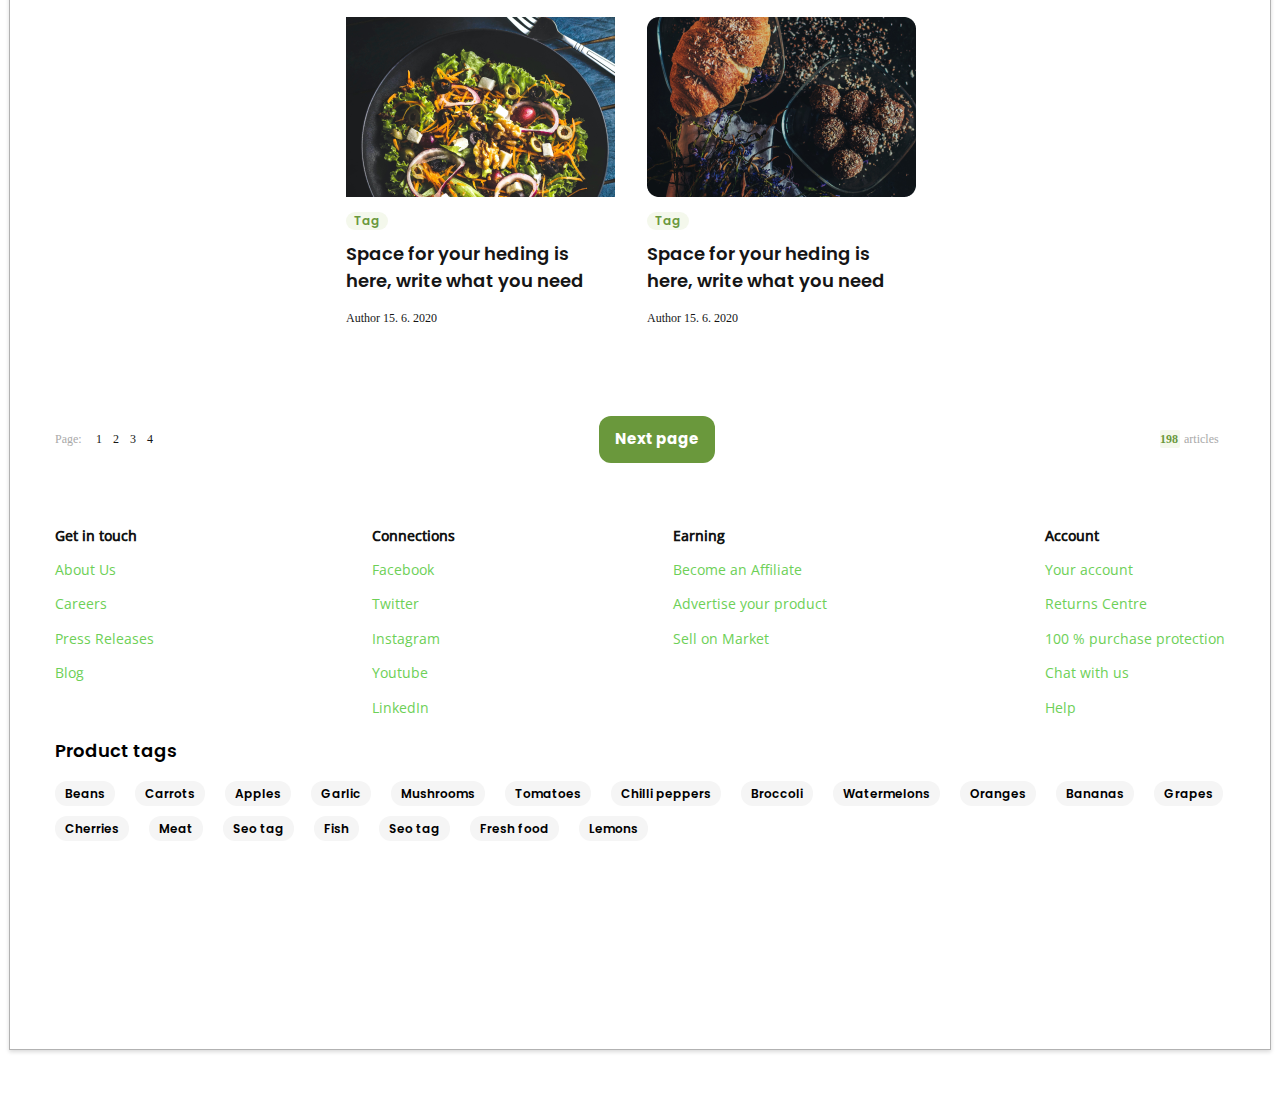
==== commit 3500f548: "project end" ====
--- a/index.html
+++ b/index.html
@@ -21,9 +21,7 @@
 
 <body>
     <main class="common container">
-        <!-- 
-            
-        -->
+
         <!-- == Ahmadjon == -->
         <header class="header container">
             <div class="heads container">
@@ -58,7 +56,7 @@
 
             <nav class="nav1">
                 <div>
-                    <select name="text" id=""><option value="Bakery">Bakery</option></select>
+                <select name="text" id=""><option value="Bakery">Bakery</option></select>
                 <select name="text" id=""><option value="Fruit and vegetables">Fruit and vegetables</option></select>
                 <select name="text" id=""><option value="Meat and fish">Meat and fish</option></select>
                 <select name="text" id=""><option value="Drinks">Drinks</option></select>
@@ -71,8 +69,8 @@
             <nav class="nav2">
                 <div>
                     <p class="p1">Homepage /</p>
-                    <p class="p2">Fruit and vegetables /</p>
-                    <p class="p3">Product title</p>
+                    <p class="p1">Fruit and vegetables /</p>
+                    <p class="p1">Product title</p>
                 </div>
             </nav>
 
@@ -307,29 +305,29 @@
                 <h1>Product tags</h1>
             </div>
             <div class="fruits">
-                <a href="#"> <button>Beans</button></a>
-                <a href="#"> <button>Carrots</button></a>
-                <a href="#"> <button>Apples</button></a>
-                <a href="#"> <button>Garlic</button></a>
-                <a href="#"> <button>Mushrooms</button></a>
-                <a href="#"> <button>Tomatoes</button></a>
-                <a href="#"> <button>Chilli peppers</button></a>
-                <a href="#"> <button>Broccoli</button></a>
-                <a href="#"> <button>Watermelons</button></a>
-                <a href="#"> <button>Oranges</button></a>
-                <a href="#"> <button>Bananas</button></a>
-                <a href="#"> <button>Grapes</button></a>
+                <a href="#"> Beans</a>
+                <a href="#"> Carrots</a>
+                <a href="#"> Apples</a>
+                <a href="#"> Garlic</a>
+                <a href="#"> Mushrooms</a>
+                <a href="#"> Tomatoes</a>
+                <a href="#"> Chilli peppers</a>
+                <a href="#"> Broccoli</a>
+                <a href="#"> Watermelons</a>
+                <a href="#"> Oranges</a>
+                <a href="#"> Bananas</a>
+                <a href="#"> Grapes</a>
             </div>
 
 
             <div class="meats">
-                <a href="#"> <button>Cherries</button></a>
-                <a href="#"> <button>Meat</button></a>
-                <a href="#"> <button>Seo tag</button></a>
-                <a href="#"> <button>Fish</button></a>
-                <a href="#"> <button>Seo tag</button></a>
-                <a href="#"> <button>Fresh food</button></a>
-                <a href="#"> <button>Lemons</button></a>
+                <a href="#"> Cherries</a>
+                <a href="#"> Meat</a>
+                <a href="#"> Seo tag</a>
+                <a href="#"> Fish</a>
+                <a href="#"> Seo tag</a>
+                <a href="#"> Fresh food</a>
+                <a href="#"> Lemons</a>
             </div>
         </footer>
     </main>
--- a/styles/ahrorbek.css
+++ b/styles/ahrorbek.css
@@ -1,3 +1,8 @@
+
+.section_block {
+    font-family: Poppins;
+}
+
 .archives h3{
     color: rgba(21, 21, 21, 1);
     font-size: 18px;
--- a/styles/javohir.css
+++ b/styles/javohir.css
@@ -1,57 +1,44 @@
 .Product{
 padding-bottom: 20px;
-}
-
-
-.footer a{
-text-decoration: none;
-width: Hug (58px)px;
-height: Hug (26px)px;
-padding: 4px 10px 4px 10px;
-/* gap: 10px; */
-border-radius: 12px;
-opacity: 0px;
-color:black;
-font-size: 12px;
-font-weight: 600;
-line-height: 18px;
-text-align: left;
-background: #F5F5F5;
-transition-duration: 2s;
 
 }
 
-.footer .fruits a button {
-    border:none;
+.footer {
+    margin-left: 45px;
+} 
+
+.footer h1{
+    font-family: Poppins;
+    font-size: 18px;
+    font-weight: 600;
+    line-height: 27px;
+    text-align: left;
 }
 
-.footer .fruits a:hover{
-background-color:black;
-color:white;
-cursor: pointer;
-
+.footer a{
+    text-decoration: none;
+    width: 58px;
+    height: 26px;
+    padding: 4px 10px 4px 10px;
+    /* gap: 10px; */
+    border-radius: 12px;
+    opacity: 0px;
+    color:black;
+    font-family: Poppins;
+    font-size: 12px;
+    font-weight: 600;
+    line-height: 18px;
+    text-align: left;
+    background: #F5F5F5;
+    margin-right: 16px;
+    transition: all 0.5s;
 }
 
-.footer .meats a button {
-    border:none;    
+.footer a:hover{
+    color: white;
+    background-color:#6A983C;
 }
 
-.footer .meats a:hover{
-    background-color:black;
-    color:white;
-    cursor: pointer;
-
+.footer .fruits{
+    margin-bottom: 16px;
 }
-
-.fruits{
-    border:none;
-    display: flex;
-    gap: 16px;
-    padding-bottom: 8px;
-}
-
-.meats {
-display: flex;
-gap: 16px;
-padding-top: 8px;
-}
--- a/styles/murodbek.css
+++ b/styles/murodbek.css
@@ -6,21 +6,17 @@
 section .container{
     display: flex;
     justify-content: space-between;
-    
-
 }
 .box{
- display: flex;
- justify-content: space-between;
- align-items: center;
- margin-bottom:64px;
-
+    display: flex;
+    justify-content: space-between;
+    align-items: center;
+    margin-bottom:64px;
 }
 .card{
- align-items: center;
- display: flex;
- gap: 10px;
-
+    display: flex;
+    align-items: center;
+    gap: 10px;
 }
 .card h4{
     width: 31px;
@@ -32,13 +28,9 @@
     color:#A9A9A9;
     cursor: pointer;
     transition: all 0.5s;
-
-  
-
 }
 .card h4:hover{
-  background-color: aqua;
-  color: rgb(52, 52, 48);
+    color: #6A983C;
 }
 .card h3{
     width: 7px;
@@ -50,28 +42,27 @@
     color:#151515;
     cursor: pointer;
     transition: all 0.5s;
-    
 }
 .card h3:hover{
- color:#6A983C;
-
-
+    color:#6A983C;
 }
 .card1 button{
- padding: 12px 38px 12px 16px;
-border-radius: 12px;
-border: none;
-background-color: #6A983C;
-color:#FFFFFF;
-transition: all 1s;
-cursor: pointer;
-transform: rotate(360deg);
-
+    padding: 12px 16px 12px 16px;
+    border-radius: 12px;
+    border: none;
+    background-color: #6A983C;
+    color:#FFFFFF;
+    transition: all 1s;
+    cursor: pointer;
+    transform: rotate(360deg);
+    font-family: Poppins;
+    font-size: 15px;
+    font-weight: 700;
+    line-height: 22.5px;
+    text-align: left;
 }
 .card1 button:hover{
- background-color: aqua;
- color:black;
-
+    background-color:#4e801d;
 }
 .card2{
     align-items: center;
@@ -106,8 +97,6 @@
 
 }
 
-
-
 .urls{
  text-decoration: none;
  list-style: none;
@@ -115,7 +104,6 @@
 }
 .urls a{
   text-decoration: none;
-
 }
 .urls b{
     font-family: 'Open Sans';
@@ -124,11 +112,7 @@
     cursor: pointer;
     transition: all 0.5s;
 }
-.urls b:hover{
- background-color:aqua;
- color:rgba(31, 31, 30, 0.951);
 
-}
 .urls a{
     color: #6dd057;
     font-family: Open Sans;
@@ -139,8 +123,7 @@
     transition: all 0.5s; 
 }
 .urls a:hover{
-    background-color:antiquewhite;
-    color: #1c1c1a;
+    color: #2b631e;
 }
 .urls li{
     margin-top: 15px;
--- a/styles/style.css
+++ b/styles/style.css
@@ -40,6 +40,12 @@
     display: flex;
     gap: 33px;
     margin-right: 595px;
+
+    transition: all 0.5s;
+}
+
+.head1 span a:hover{
+    color:#6A983C; ;
 }
 
 .head1 span p {
@@ -63,12 +69,12 @@
     text-decoration: none;
     transition: all 1s;
 }
-
+/* 
 .head1 span a:hover {
     background-color: aqua;
     border-radius: 5px;
     transform: translate(0px, -5px);
-}
+} */
 
 .head1 ul {
     display: flex;
@@ -191,7 +197,6 @@
     align-items: center;
     padding-left: 45px;
     background: #F9F9F9;
-
 }
 
 .nav1 div {
@@ -217,9 +222,8 @@
 }
 
 .nav1 div select:hover {
-    background-color:#6A983C;
+    color:#6A983C;
     border-radius: 5px;
-    transform: rotate(360deg);
 }
 
 
@@ -244,29 +248,12 @@
     text-align: left;
     color: #A9A9A9;
     cursor: pointer;
-}
-
-
-.nav2 div .p2 {
-    font-family: Open Sans;
-    font-size: 12px;
-    font-weight: 400;
-    line-height: 16.34px;
-    text-align: left;
-    color: #A9A9A9;
-    cursor: pointer;
-}
-
-.nav2 div .p3 {
-    font-family: Open Sans;
-    font-size: 12px;
-    font-weight: 400;
-    line-height: 16.34px;
-    text-align: left;
-    color: #151515;
-    cursor: pointer;
-}   
-
+    transition: all 1s;
+}
+
+.nav2 div .p1:hover{
+    color: #6A983C;
+}
 
 .nav3 {
     display: flex;
